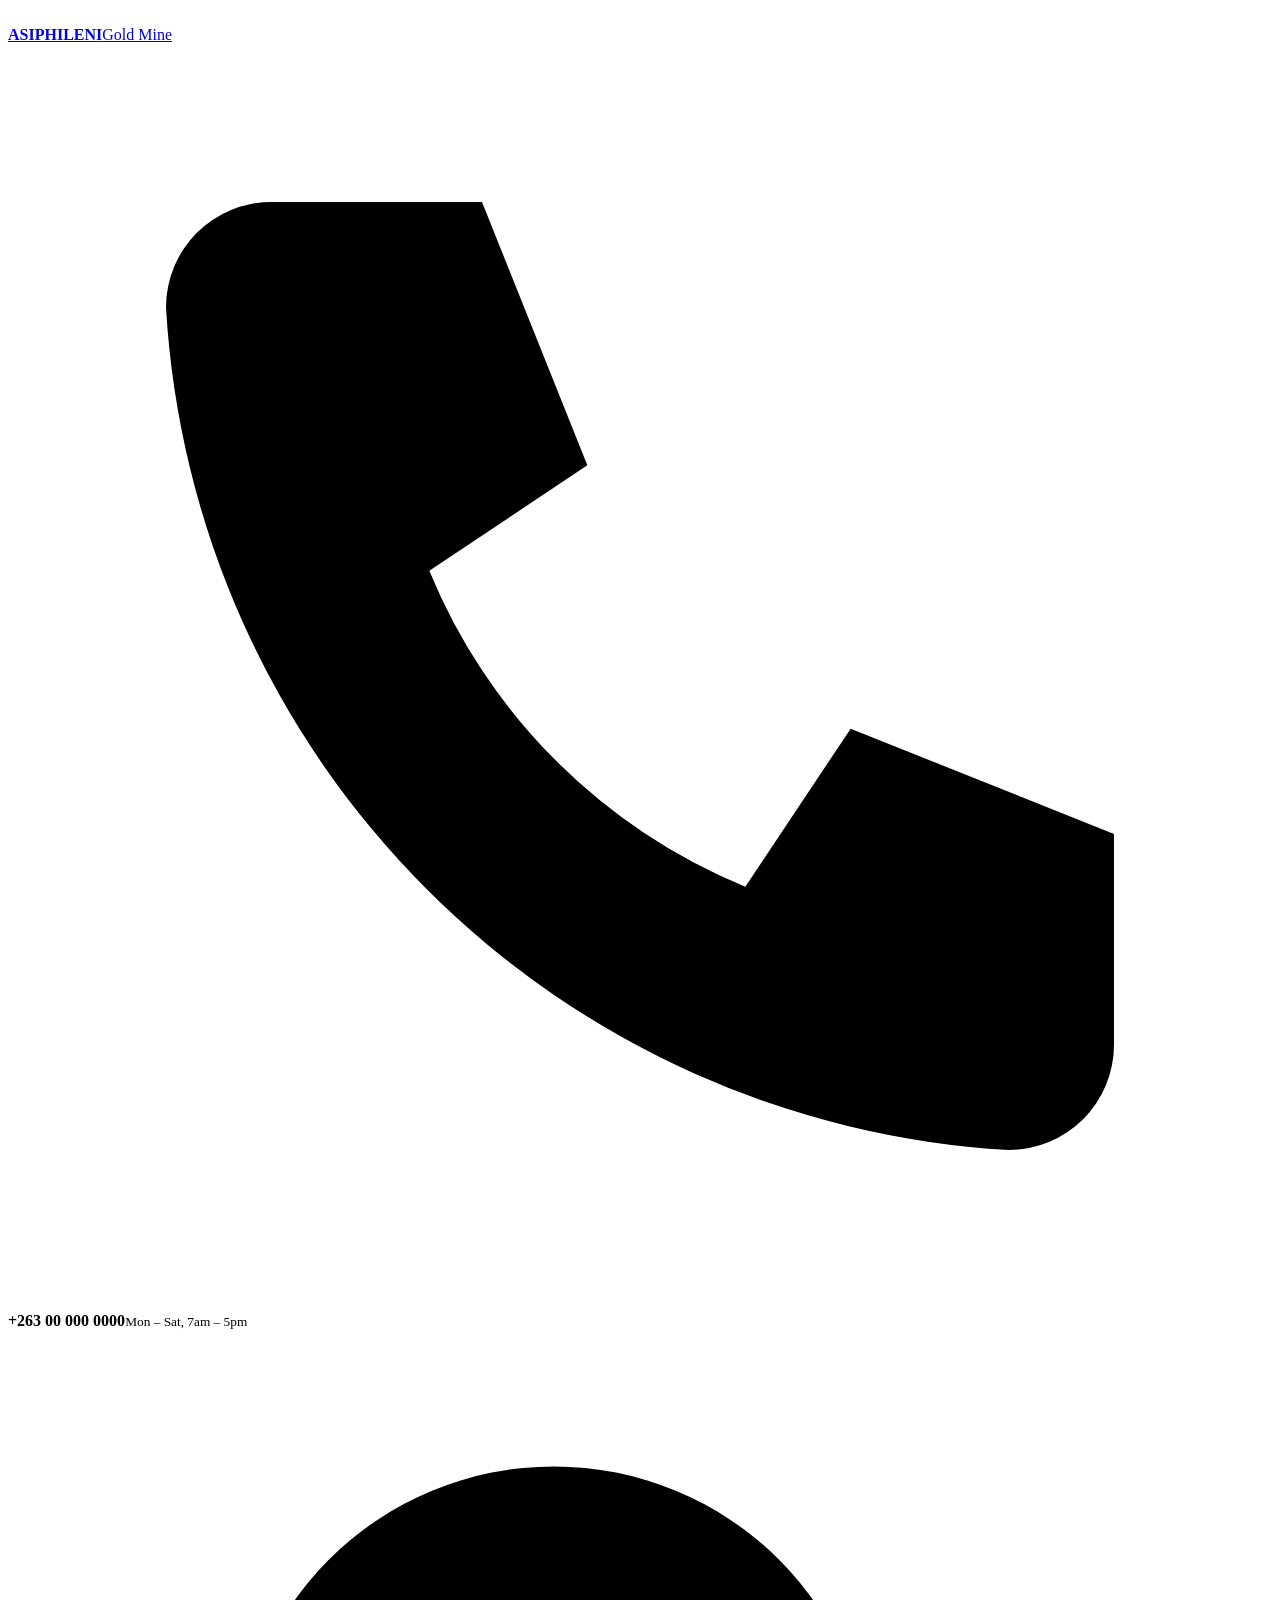
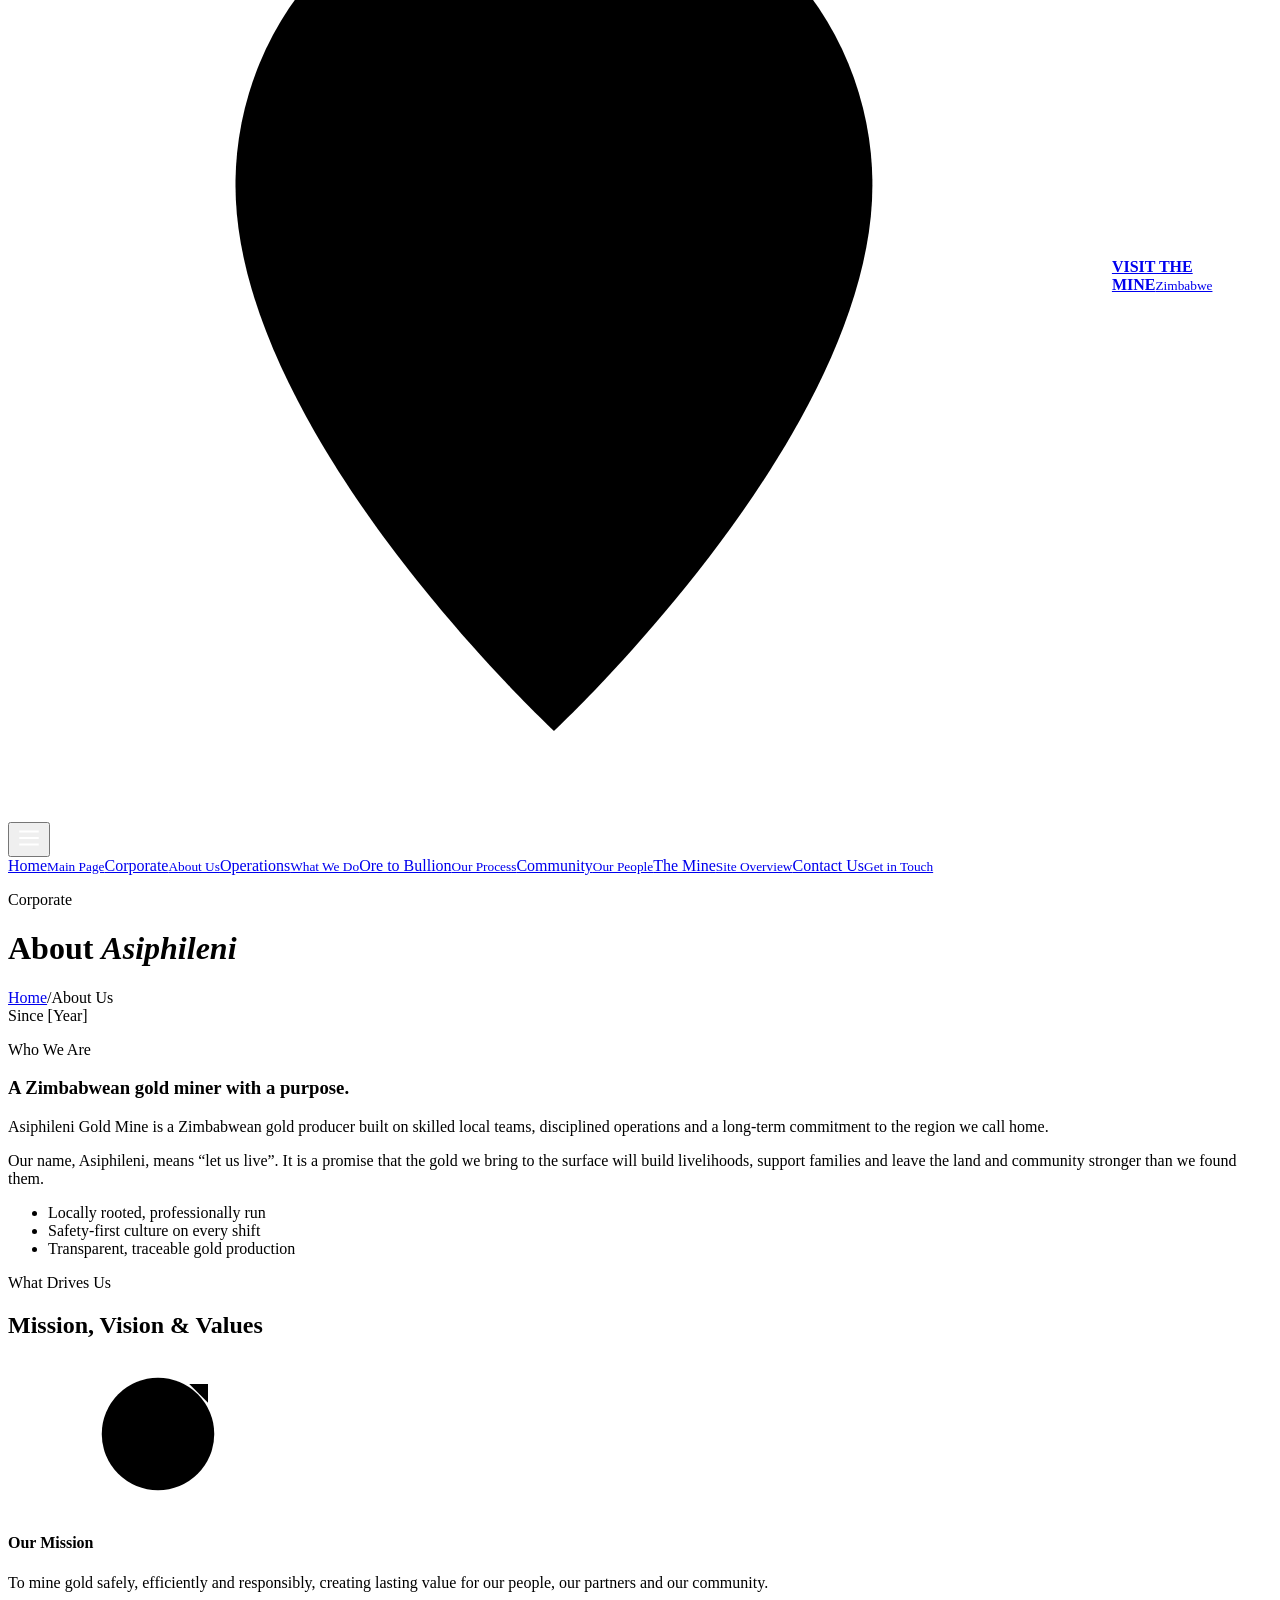
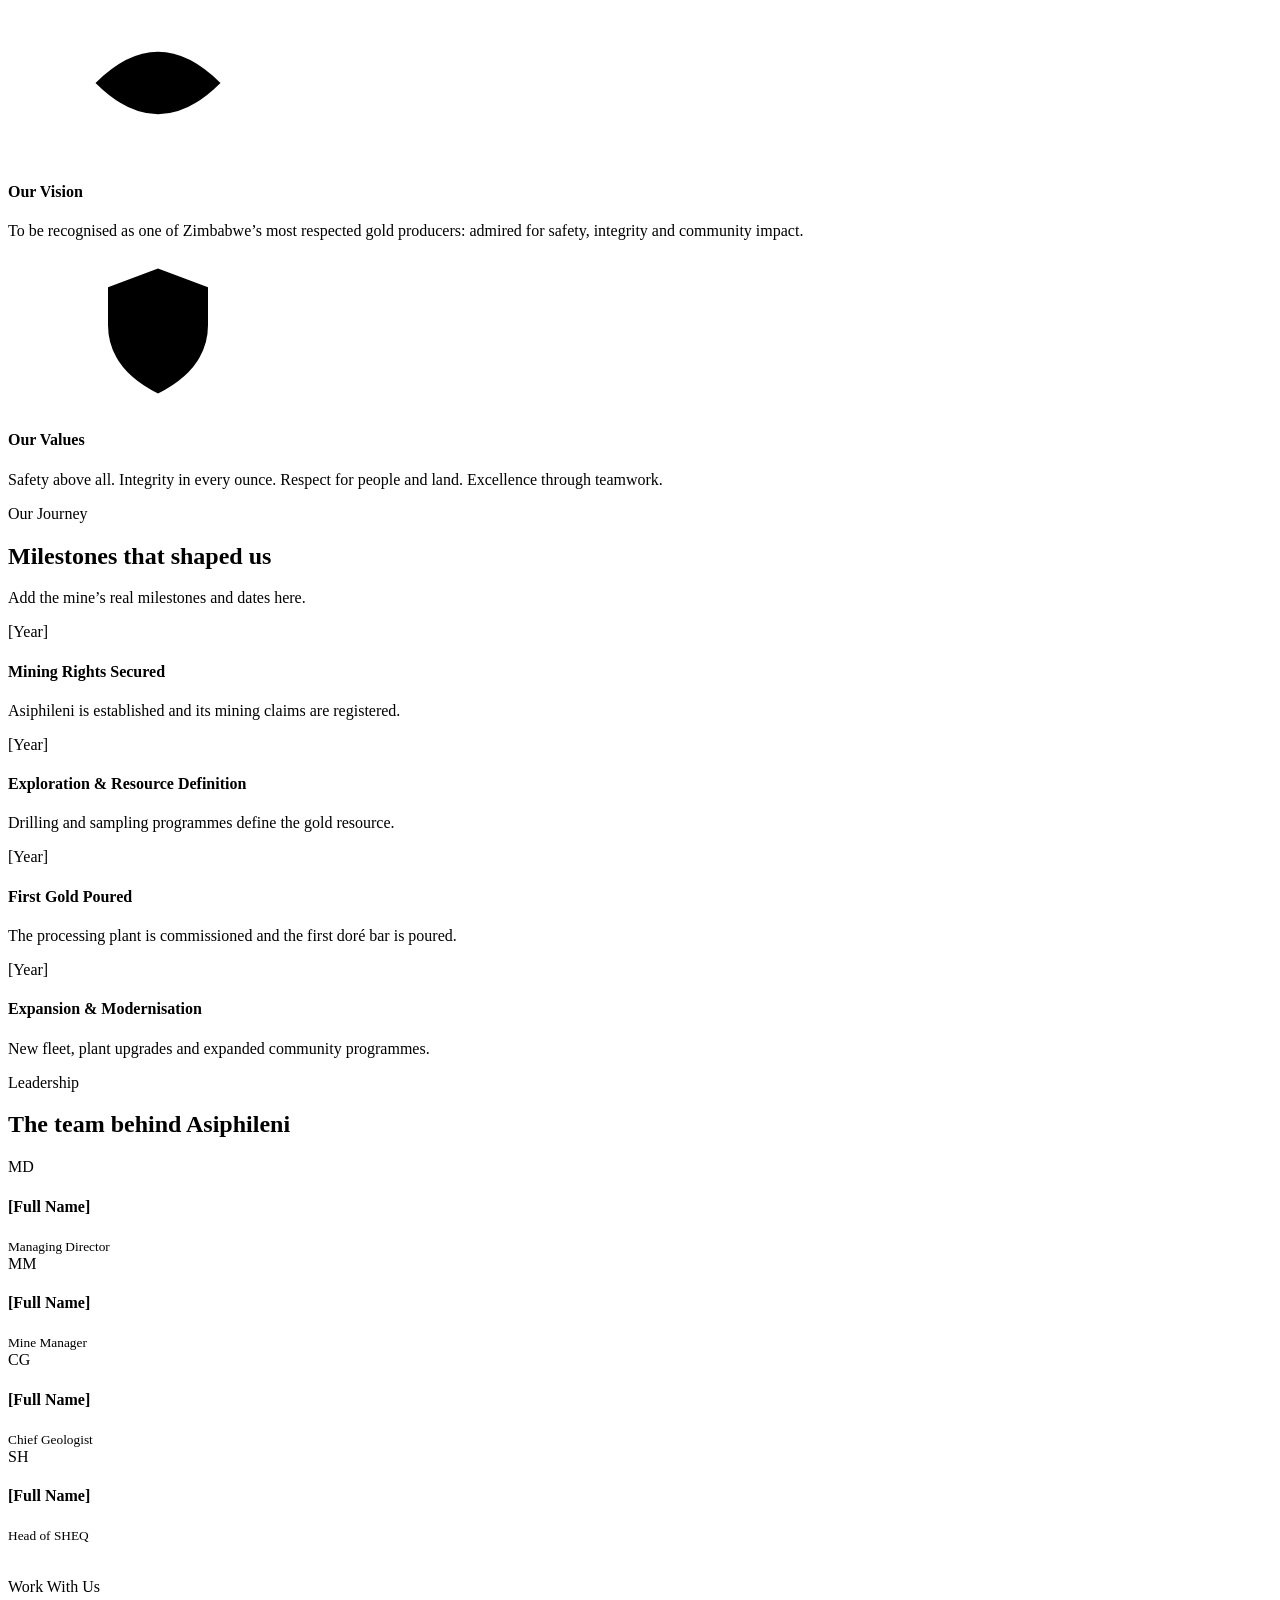
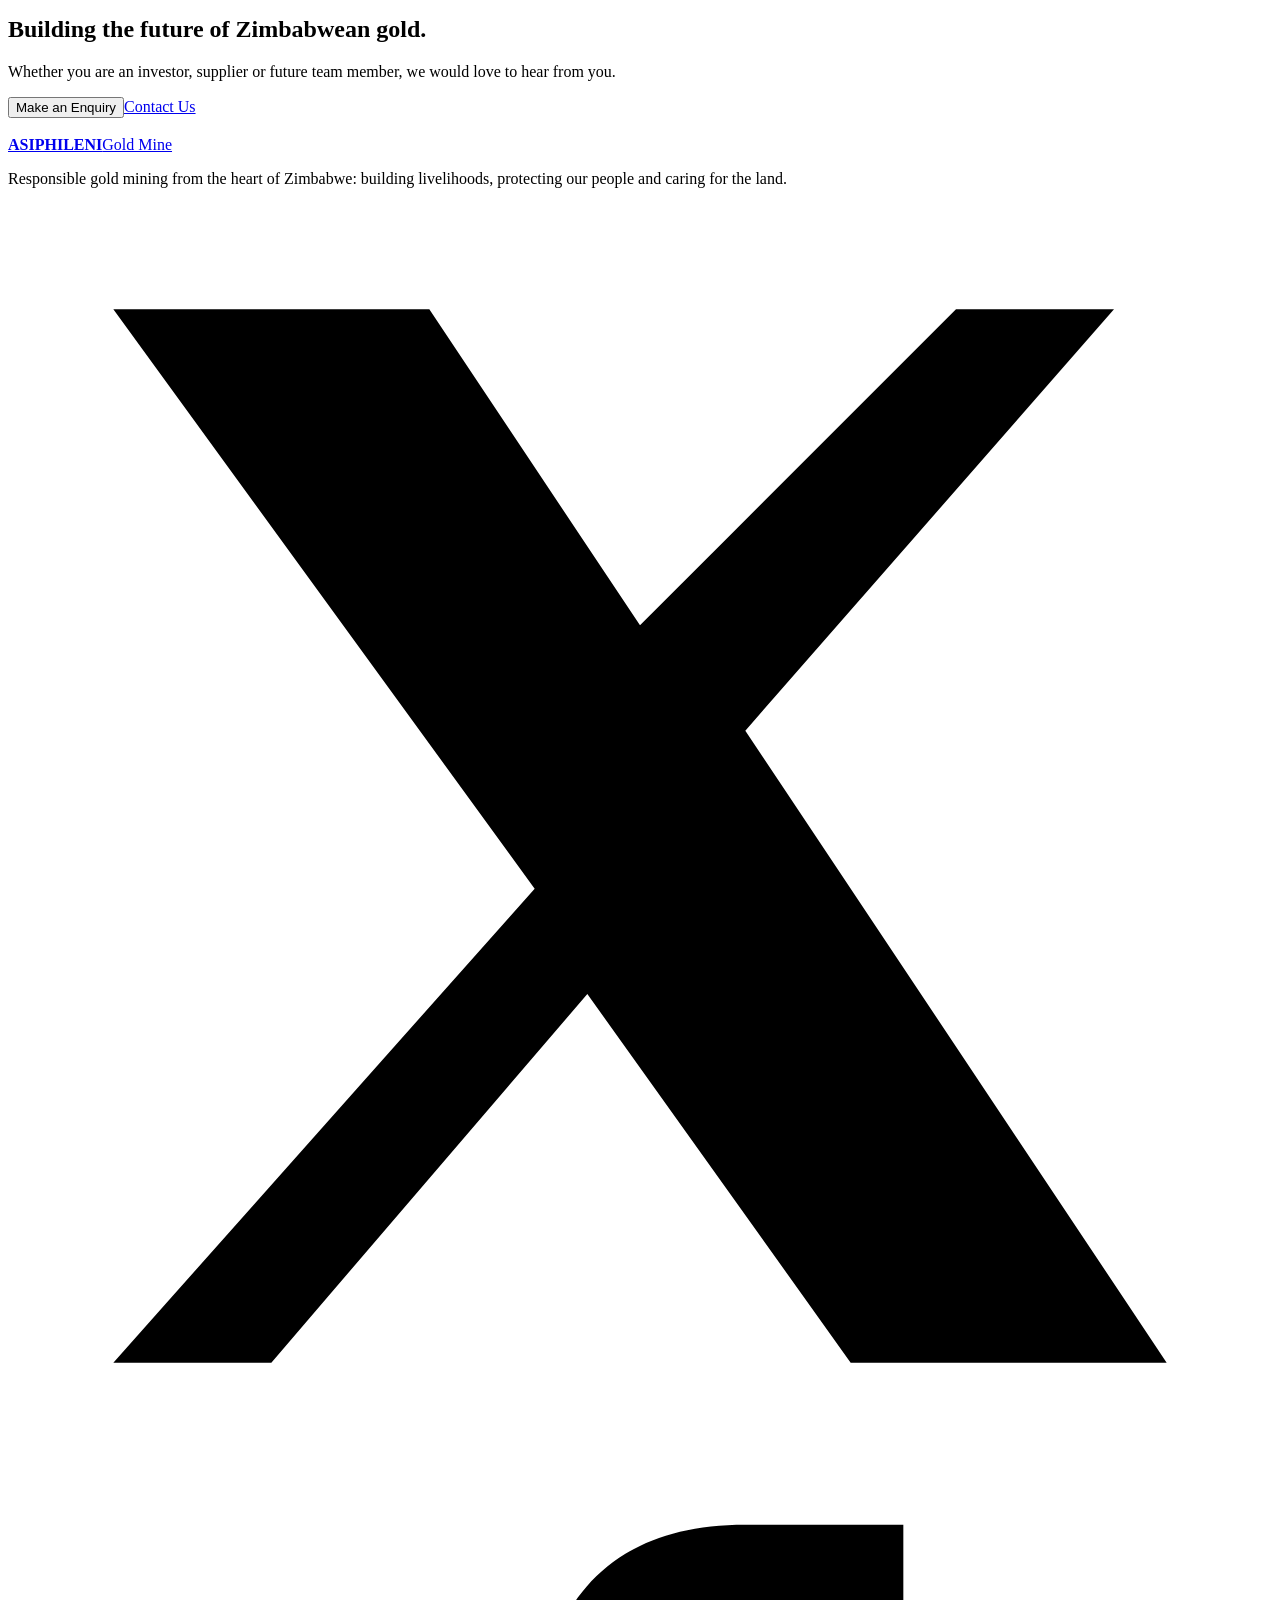
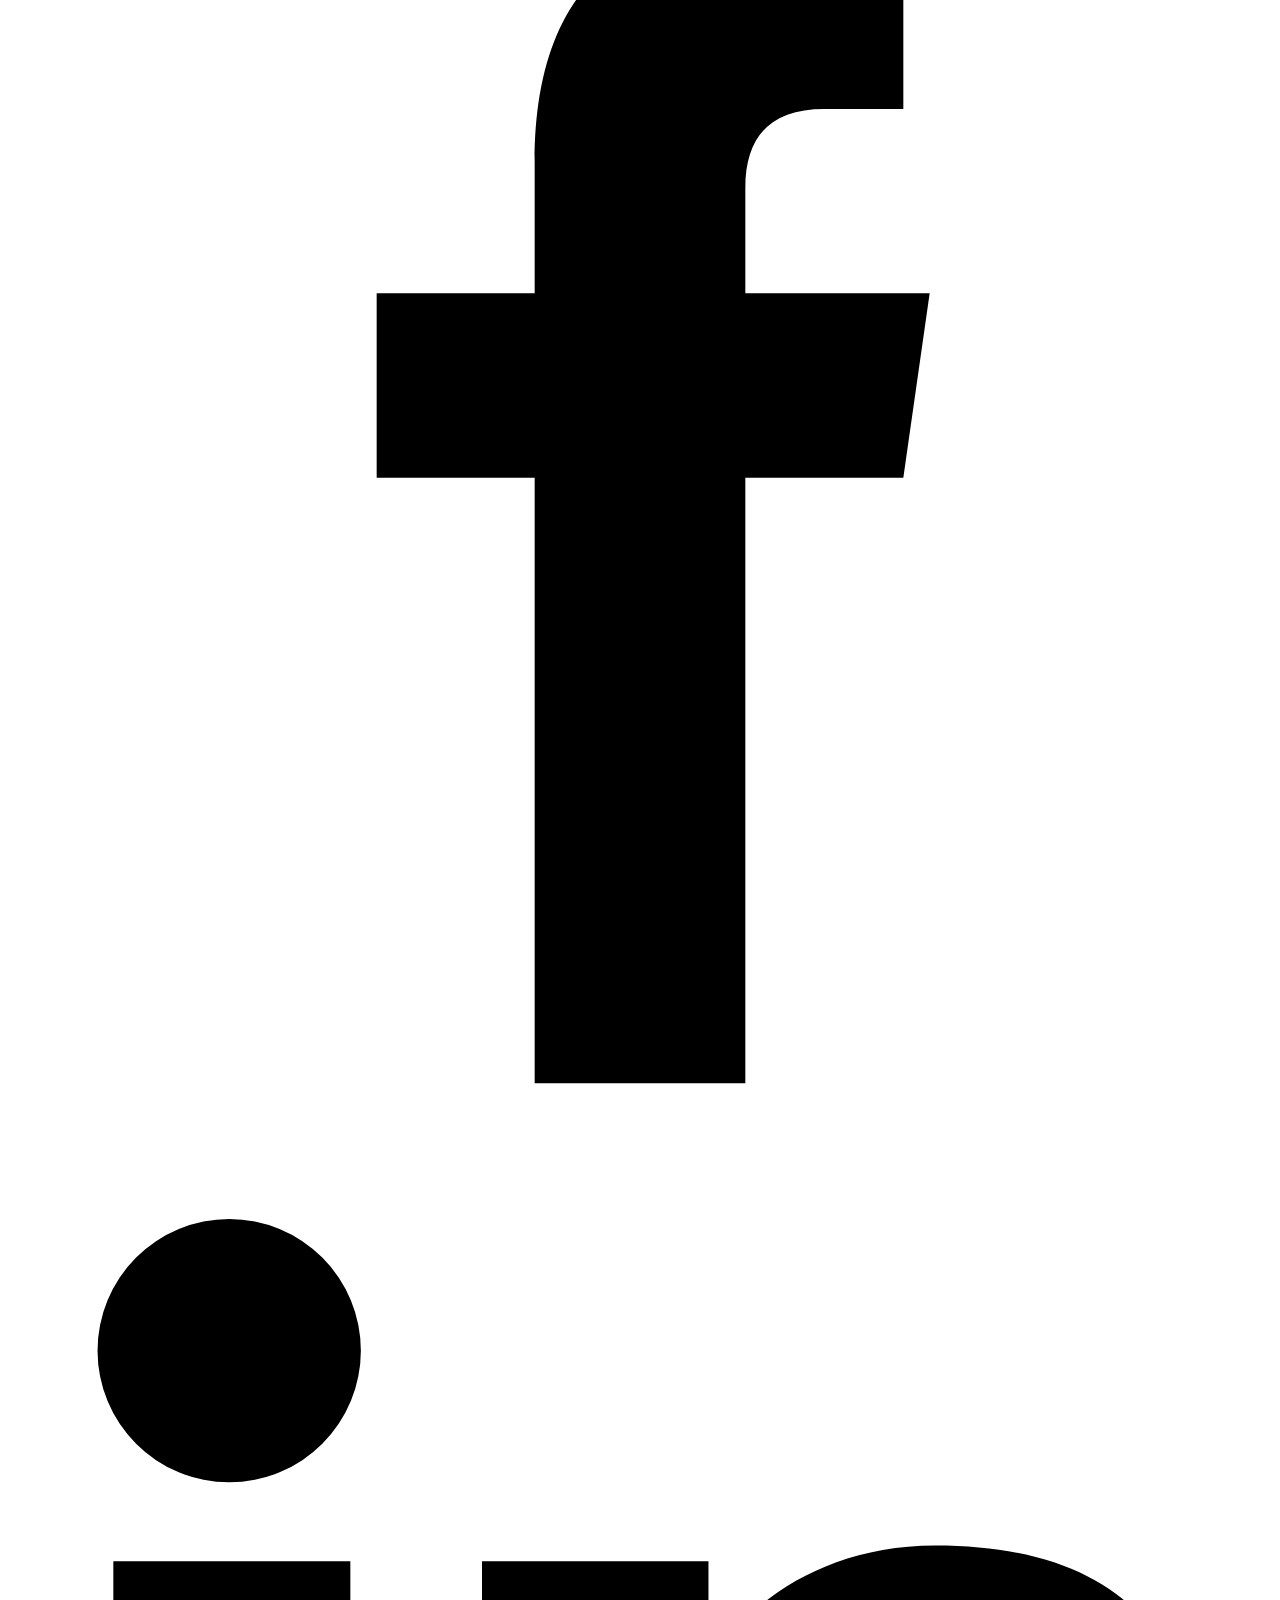
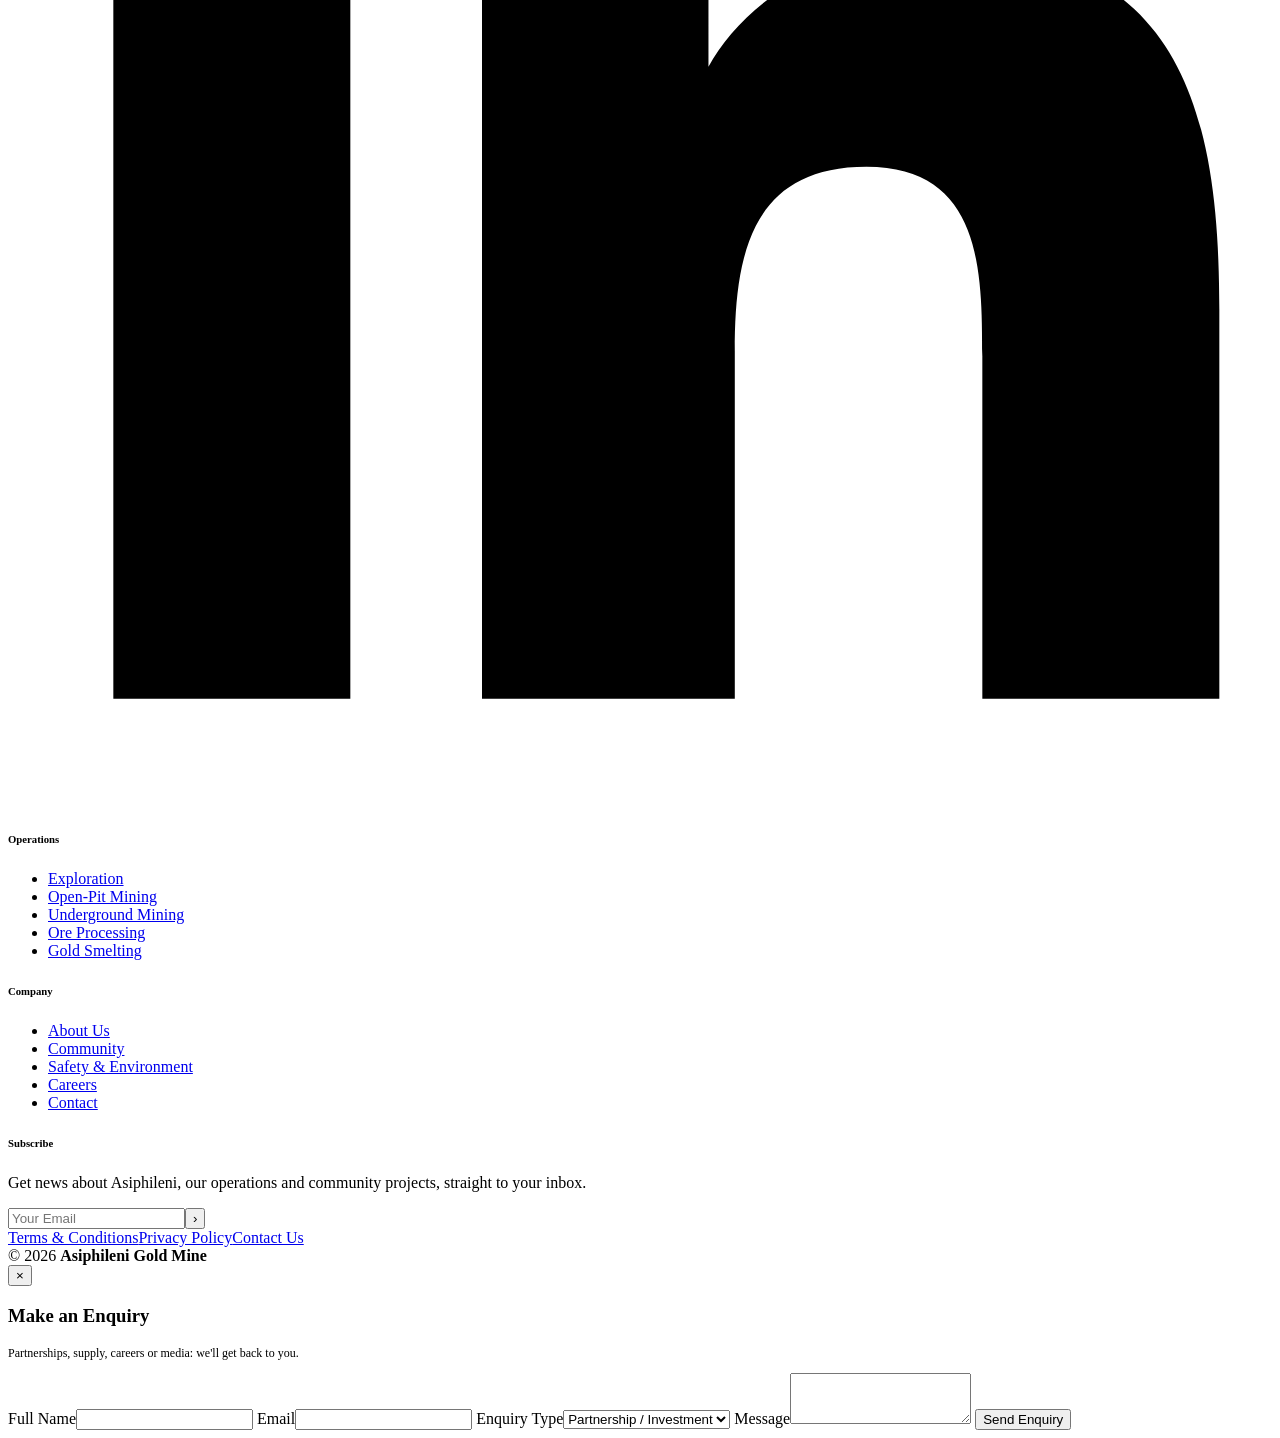
==== about.html @ 7f8a100c "Add files via upload" ====
<!DOCTYPE html>
<html lang="en">
<head>
<meta charset="UTF-8">
<meta name="viewport" content="width=device-width, initial-scale=1">
<title>About Us | Asiphileni Gold Mine</title>
<meta name="description" content="Asiphileni Gold Mine: responsible gold mining from the heart of Zimbabwe.">
<link rel="preconnect" href="https://fonts.googleapis.com">
<link href="https://fonts.googleapis.com/css2?family=Poppins:wght@300;400;500;600;700;800&display=swap" rel="stylesheet">
<link rel="stylesheet" href="css/style.css">
</head>
<body>
<!-- Icon symbols -->
<svg width="0" height="0" style="position:absolute">
  <defs>
    <symbol id="i-explore" viewBox="0 0 48 48"><path d="M8 40 L22 26"/><path d="M14 14 Q26 4 40 12 Q30 14 22 26 Q20 18 14 14Z"/><circle cx="35" cy="34" r="6"/><path d="M39.5 38.5 L44 43"/></symbol>
    <symbol id="i-drill" viewBox="0 0 48 48"><rect x="18" y="4" width="12" height="16" rx="2"/><path d="M14 20 H34 V26 H14Z"/><path d="M22 26 V34 L24 44 L26 34 V26"/><path d="M8 44 H40"/><path d="M30 10 H38 V16"/></symbol>
    <symbol id="i-shaft" viewBox="0 0 48 48"><path d="M14 44 L20 10 M34 44 L28 10 M20 10 H28"/><circle cx="21" cy="8" r="4"/><circle cx="27" cy="8" r="4"/><path d="M16 34 H32 M18 24 H30 M17 34 L30 24 M31 34 L18 24"/><path d="M6 44 H42"/><path d="M28 10 L40 44"/></symbol>
    <symbol id="i-plant" viewBox="0 0 48 48"><path d="M4 42 H44"/><path d="M8 42 V24 L18 30 V24 L28 30 V18 H36 V42"/><path d="M30 18 V8 H34 V18"/><path d="M12 34 H16 M20 34 H24"/><path d="M31 6 Q33 3 36 4"/></symbol>
    <symbol id="i-bar" viewBox="0 0 48 48"><path d="M6 38 L10 28 H24 L28 38Z"/><path d="M20 38 L24 28 H38 L42 38Z"/><path d="M13 28 L17 18 H31 L35 28"/><path d="M20 10 V6 M28 12 L31 9 M12 12 L9 9"/></symbol>
    <symbol id="i-truck" viewBox="0 0 48 48"><path d="M4 32 V18 H26 L34 10 H44 V32 Z"/><path d="M26 18 V32"/><circle cx="12" cy="36" r="5"/><circle cx="36" cy="36" r="5"/><path d="M34 16 H40 V22 H32"/></symbol>
    <symbol id="i-excavator" viewBox="0 0 48 48"><rect x="4" y="34" width="24" height="8" rx="4"/><path d="M8 34 V24 H22 V34"/><path d="M22 26 L32 10 L42 18"/><path d="M42 18 L44 26 L36 26 Z"/><rect x="11" y="27" width="6" height="5"/></symbol>
    <symbol id="i-gear" viewBox="0 0 48 48"><circle cx="24" cy="24" r="7"/><path d="M24 4 V10 M24 38 V44 M4 24 H10 M38 24 H44 M10 10 L14 14 M34 34 L38 38 M38 10 L34 14 M14 34 L10 38"/><circle cx="24" cy="24" r="14"/></symbol>
  
    <symbol id="i-target" viewBox="0 0 48 48"><circle cx="24" cy="24" r="18"/><circle cx="24" cy="24" r="11"/><circle cx="24" cy="24" r="4"/><path d="M24 24 L40 8 M34 8 H40 V14"/></symbol>
    <symbol id="i-eye" viewBox="0 0 48 48"><path d="M4 24 Q24 4 44 24 Q24 44 4 24Z"/><circle cx="24" cy="24" r="7"/></symbol>
    <symbol id="i-shield" viewBox="0 0 48 48"><path d="M24 4 L40 10 V22 Q40 36 24 44 Q8 36 8 22 V10Z"/><path d="M17 24 L22 29 L32 18"/></symbol>
    <symbol id="i-users" viewBox="0 0 48 48"><circle cx="18" cy="16" r="7"/><path d="M4 40 Q4 26 18 26 Q32 26 32 40"/><circle cx="34" cy="14" r="5"/><path d="M34 22 Q44 22 44 34"/></symbol>
    <symbol id="i-book" viewBox="0 0 48 48"><path d="M24 12 Q14 6 4 8 V38 Q14 36 24 42 Q34 36 44 38 V8 Q34 6 24 12Z"/><path d="M24 12 V42"/></symbol>
    <symbol id="i-heart" viewBox="0 0 48 48"><path d="M24 42 Q4 28 6 16 Q9 6 18 8 Q22 9 24 14 Q26 9 30 8 Q39 6 42 16 Q44 28 24 42Z"/><path d="M12 24 H19 L22 18 L26 30 L29 24 H36"/></symbol>
    <symbol id="i-water" viewBox="0 0 48 48"><path d="M24 4 Q38 22 38 30 A14 14 0 0 1 10 30 Q10 22 24 4Z"/><path d="M17 31 A7 7 0 0 0 24 38"/></symbol>
    <symbol id="i-handshake" viewBox="0 0 48 48"><path d="M4 18 L12 14 L22 20 L30 14 L44 18"/><path d="M4 18 V30 L10 30 L22 40 Q25 42 27 39 L36 30 H44 V18"/><path d="M22 20 L18 26 Q20 29 24 26 L28 22"/></symbol>
    <symbol id="i-leaf" viewBox="0 0 48 48"><path d="M10 38 Q8 12 40 8 Q42 36 14 38Z"/><path d="M10 40 Q22 24 32 16"/></symbol>
    <symbol id="i-phone" viewBox="0 0 24 24"><path d="M5 3h4l2 5-3 2a11 11 0 0 0 6 6l2-3 5 2v4a2 2 0 0 1-2 2A17 17 0 0 1 3 5a2 2 0 0 1 2-2"/></symbol>
    <symbol id="i-mail" viewBox="0 0 24 24"><rect x="3" y="5" width="18" height="14" rx="2"/><path d="M3 7l9 6 9-6"/></symbol>
    <symbol id="i-pin" viewBox="0 0 24 24"><path d="M12 22s7-6.5 7-12a7 7 0 0 0-14 0c0 5.5 7 12 7 12z"/><circle cx="12" cy="10" r="2.5"/></symbol>
  </defs>
</svg>

<header class="hero page-hero">
  <div class="slide on"><img src="img/team.jpg" alt="" style="object-position:center"></div>
  <div class="wrap">
    <div class="topbar">
      <a href="index.html" class="wordmark"><b>ASIPHILENI</b><span>Gold Mine</span></a>
      <div class="top-info">
        <div><svg viewBox="0 0 24 24"><use href="#i-phone"/></svg><div><b>+263 00 000 0000</b><small>Mon – Sat, 7am – 5pm</small></div></div>
        <a href="contact.html"><div style="display:flex;gap:12px;align-items:center"><svg viewBox="0 0 24 24"><use href="#i-pin"/></svg><div><b>VISIT THE MINE</b><small>Zimbabwe</small></div></div></a>
      </div>
      <button class="burger" aria-label="Menu"><svg width="26" height="26" viewBox="0 0 24 24" stroke="#fff" stroke-width="2"><path d="M3 6h18M3 12h18M3 18h18"/></svg></button>
    </div>
    <nav class="main"><a href="index.html">Home<small>Main Page</small></a><a href="about.html" class="active">Corporate<small>About Us</small></a><a href="operations.html">Operations<small>What We Do</small></a><a href="process.html">Ore to Bullion<small>Our Process</small></a><a href="community.html">Community<small>Our People</small></a><a href="the-mine.html">The Mine<small>Site Overview</small></a><a href="contact.html">Contact Us<small>Get in Touch</small></a></nav>
    <div class="hero-copy">
      <p class="eyebrow">Corporate</p>
      <h1>About <em>Asiphileni</em></h1>
      <div class="crumbs"><a href="index.html">Home</a><span>/</span>About Us</div>
    </div>
  </div>
</header>
<section>
  <div class="wrap">
    <div class="split" style="scroll-margin-top:40px">
  <div class="media reveal"><img src="img/engineer.jpg" alt="" loading="lazy" style="object-position:center 20%"><span class="tag">Since [Year]</span></div>
  <div class="reveal"><p class="eyebrow">Who We Are</p><h3>A Zimbabwean gold miner with a <span>purpose.</span></h3><p>Asiphileni Gold Mine is a Zimbabwean gold producer built on skilled local teams, disciplined operations and a long-term commitment to the region we call home.</p><p>Our name, Asiphileni, means “let us live”. It is a promise that the gold we bring to the surface will build livelihoods, support families and leave the land and community stronger than we found them.</p><ul class="ticks"><li>Locally rooted, professionally run</li><li>Safety-first culture on every shift</li><li>Transparent, traceable gold production</li></ul></div>
</div>
  </div>
</section>

<section class="alt">
  <div class="wrap">
    <div class="section-head reveal"><p class="eyebrow">What Drives Us</p><h2 class="title">Mission, Vision &amp; <span>Values</span></h2></div>
    <div class="cards3">
      <div class="vcard reveal"><svg><use href="#i-target"/></svg><h4>Our Mission</h4><p>To mine gold safely, efficiently and responsibly, creating lasting value for our people, our partners and our community.</p></div>
      <div class="vcard reveal"><svg><use href="#i-eye"/></svg><h4>Our Vision</h4><p>To be recognised as one of Zimbabwe’s most respected gold producers: admired for safety, integrity and community impact.</p></div>
      <div class="vcard reveal"><svg><use href="#i-shield"/></svg><h4>Our Values</h4><p>Safety above all. Integrity in every ounce. Respect for people and land. Excellence through teamwork.</p></div>
    </div>
  </div>
</section>

<section>
  <div class="wrap">
    <div class="section-head reveal"><p class="eyebrow">Our Journey</p><h2 class="title">Milestones that <span>shaped us</span></h2><p>Add the mine’s real milestones and dates here.</p></div>
    <div class="timeline">
      <div class="tl reveal"><div class="yr">[Year]</div><div class="box"><h4>Mining Rights Secured</h4><p>Asiphileni is established and its mining claims are registered.</p></div></div>
      <div class="tl reveal"><div class="yr">[Year]</div><div class="box"><h4>Exploration &amp; Resource Definition</h4><p>Drilling and sampling programmes define the gold resource.</p></div></div>
      <div class="tl reveal"><div class="yr">[Year]</div><div class="box"><h4>First Gold Poured</h4><p>The processing plant is commissioned and the first doré bar is poured.</p></div></div>
      <div class="tl reveal"><div class="yr">[Year]</div><div class="box"><h4>Expansion &amp; Modernisation</h4><p>New fleet, plant upgrades and expanded community programmes.</p></div></div>
    </div>
  </div>
</section>

<section class="alt">
  <div class="wrap">
    <div class="section-head reveal"><p class="eyebrow">Leadership</p><h2 class="title">The team behind <span>Asiphileni</span></h2></div>
    <div class="cards4">
      <div class="person reveal"><div class="av">MD</div><h4>[Full Name]</h4><small>Managing Director</small></div>
      <div class="person reveal"><div class="av">MM</div><h4>[Full Name]</h4><small>Mine Manager</small></div>
      <div class="person reveal"><div class="av">CG</div><h4>[Full Name]</h4><small>Chief Geologist</small></div>
      <div class="person reveal"><div class="av">SH</div><h4>[Full Name]</h4><small>Head of SHEQ</small></div>
    </div>
  </div>
</section>

<section class="cta">
  <div class="bgi"><img src="img/team.jpg" alt="" loading="lazy" style="object-position:center"></div>
  <div class="wrap reveal">
    <p class="eyebrow" style="color:var(--gold-2)">Work With Us</p>
    <h2>Building the future of <span>Zimbabwean gold.</span></h2>
    <p>Whether you are an investor, supplier or future team member, we would love to hear from you.</p>
    <button class="btn btn-gold" data-open-modal>Make an Enquiry</button><a href="contact.html" class="btn btn-ghost">Contact Us</a>
  </div>
</section>
<footer id="contact">
  <div class="fbg"><img src="img/rig.jpg" alt="" loading="lazy"></div>
  <div class="wrap f-grid">
    <div>
      <a href="index.html" class="wordmark"><b>ASIPHILENI</b><span>Gold Mine</span></a>
      <p>Responsible gold mining from the heart of Zimbabwe: building livelihoods, protecting our people and caring for the land.</p>
      <div class="social">
        <a href="#" aria-label="X"><svg viewBox="0 0 24 24"><path d="M18 2h3l-7 8 8 12h-6l-5-7-6 7H2l8-9L2 2h6l4 6z"/></svg></a>
        <a href="#" aria-label="Facebook"><svg viewBox="0 0 24 24"><path d="M14 8V6c0-1 .5-1.5 1.5-1.5H17V1h-3c-3 0-4 2-4 4.5V8H7v3.5h3V23h4V11.5h3l.5-3.5z"/></svg></a>
        <a href="#" aria-label="LinkedIn"><svg viewBox="0 0 24 24"><path d="M2 8h4.5v14H2zM4.2 1.5a2.5 2.5 0 1 1 0 5 2.5 2.5 0 0 1 0-5M9 8h4.3v2c.6-1.1 2.1-2.3 4.3-2.3 4.6 0 5.4 3 5.4 6.9V22h-4.5v-6.5c0-1.6 0-3.6-2.2-3.6s-2.5 1.7-2.5 3.5V22H9z"/></svg></a>
      </div>
    </div>
    <div>
      <h6>Operations</h6>
      <ul><li><a href="operations.html#exploration">Exploration</a></li><li><a href="operations.html#open-pit">Open-Pit Mining</a></li><li><a href="operations.html#underground">Underground Mining</a></li><li><a href="operations.html#processing">Ore Processing</a></li><li><a href="process.html">Gold Smelting</a></li></ul>
    </div>
    <div>
      <h6>Company</h6>
      <ul><li><a href="about.html">About Us</a></li><li><a href="community.html">Community</a></li><li><a href="the-mine.html">Safety &amp; Environment</a></li><li><a href="community.html#careers">Careers</a></li><li><a href="contact.html">Contact</a></li></ul>
    </div>
    <div>
      <h6>Subscribe</h6>
      <p style="margin-top:0">Get news about Asiphileni, our operations and community projects, straight to your inbox.</p>
      <form class="sub" id="subForm"><input type="email" placeholder="Your Email" required><button aria-label="Subscribe">›</button></form>
      <div class="sub-msg" id="subMsg"></div>
    </div>
  </div>
</footer>
<div class="wrap legal">
  <div><a href="#">Terms &amp; Conditions</a><a href="#">Privacy Policy</a><a href="contact.html">Contact Us</a></div>
  <span>© 2026 <b>Asiphileni Gold Mine</b></span>
</div>

<div class="modal" id="modal">
  <div class="modal-box">
    <button class="x" data-close aria-label="Close">×</button>
    <div id="formView">
      <h3>Make an Enquiry</h3>
      <p style="font-size:12px">Partnerships, supply, careers or media: we'll get back to you.</p>
      <form id="enqForm">
        <label>Full Name<input required></label>
        <label>Email<input type="email" required></label>
        <label>Enquiry Type<select><option>Partnership / Investment</option><option>Supplier</option><option>Careers</option><option>Media</option><option>Other</option></select></label>
        <label>Message<textarea rows="3"></textarea></label>
        <button class="btn btn-gold">Send Enquiry</button>
      </form>
    </div>
    <div id="okView" class="ok" style="display:none"><div>✓</div><h3>Thank you!</h3><p style="font-size:12px">This is a demo form. Connect it to your email or CRM to receive enquiries.</p></div>
  </div>
</div>
<script src="js/main.js"></script>
</body>
</html>
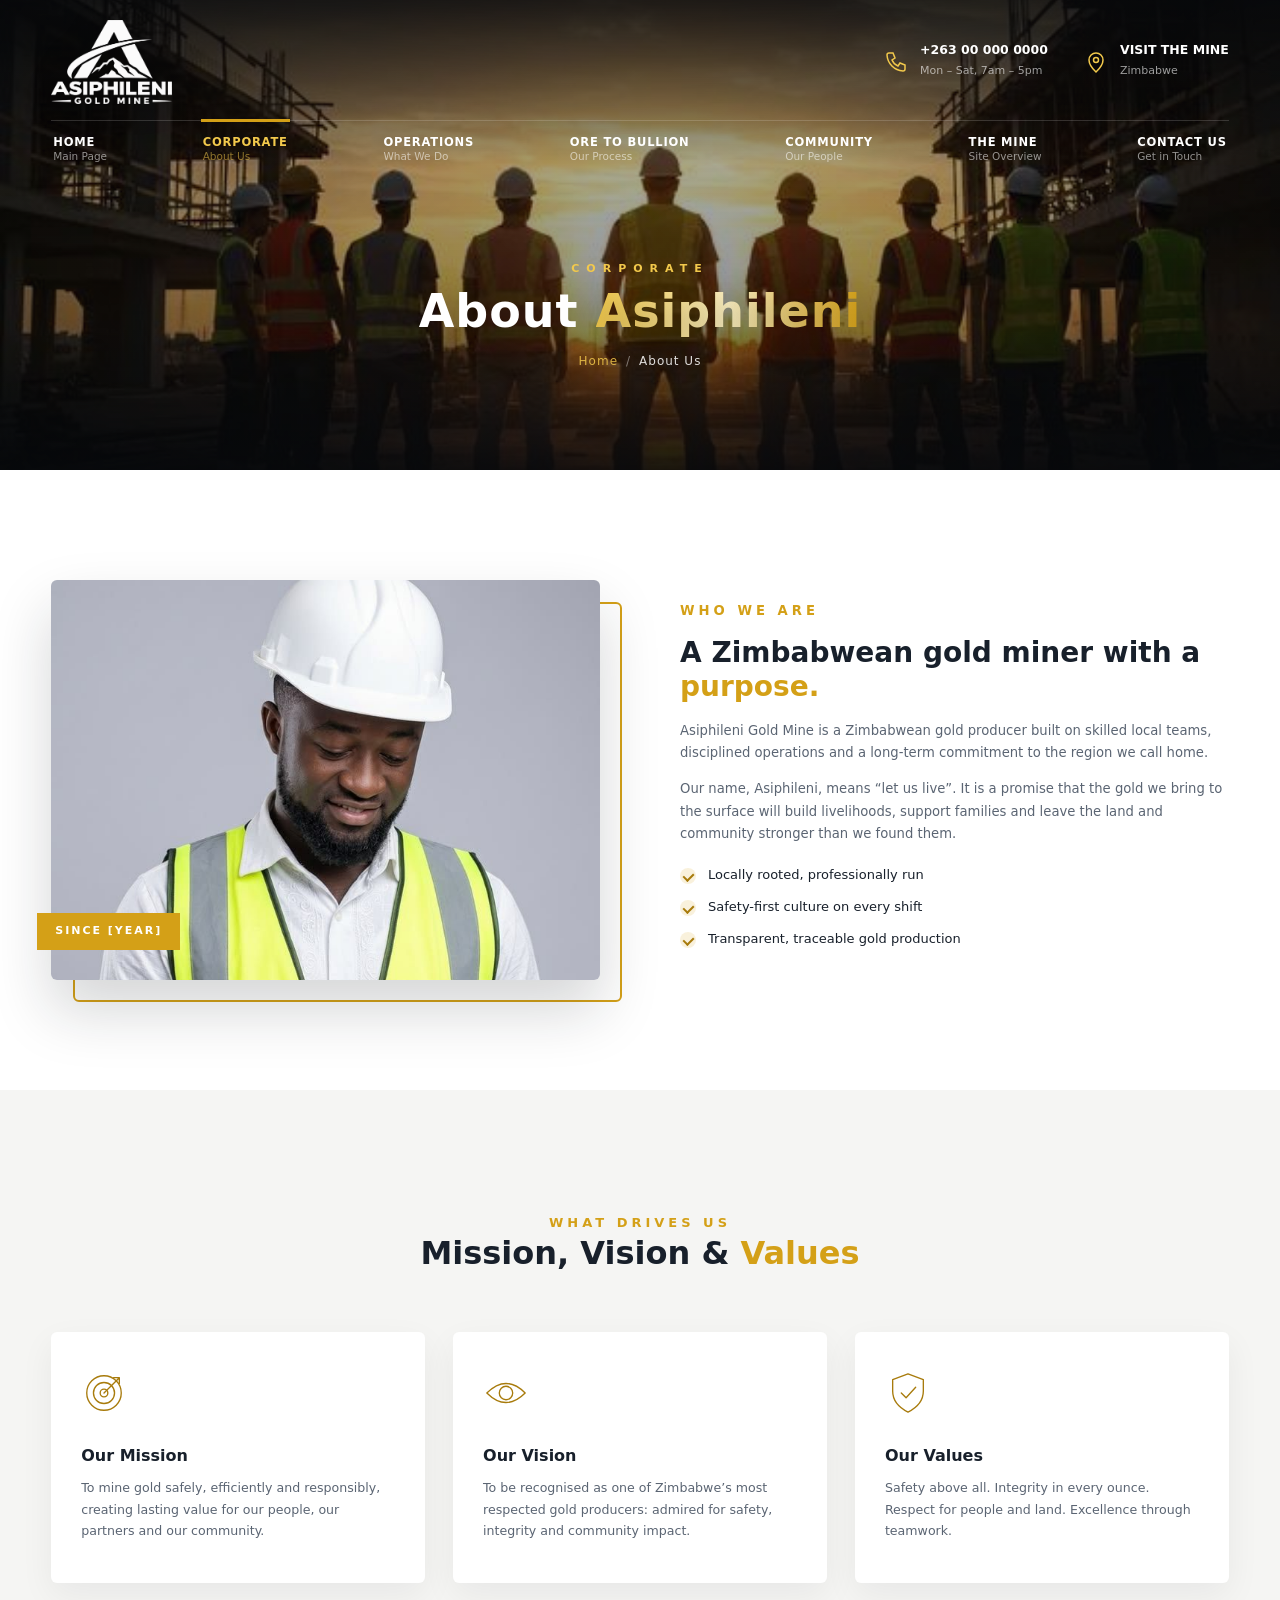
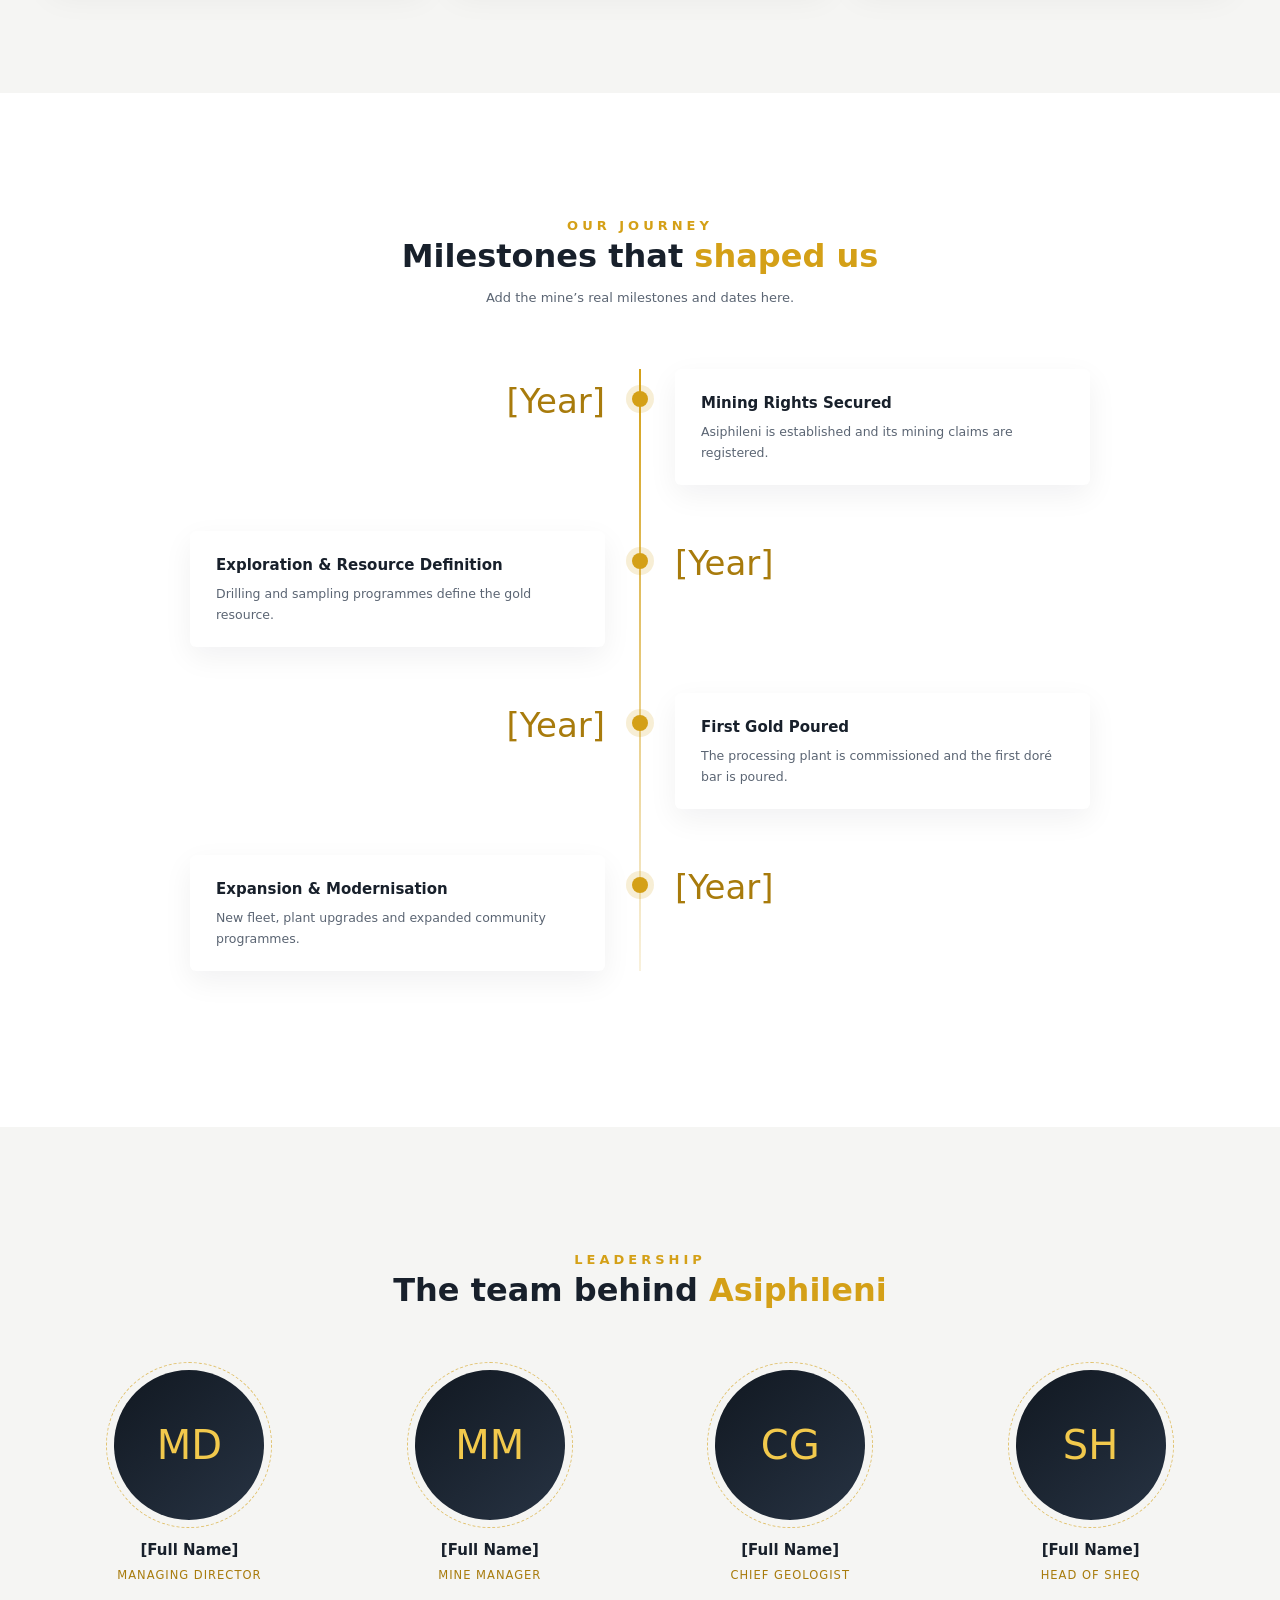
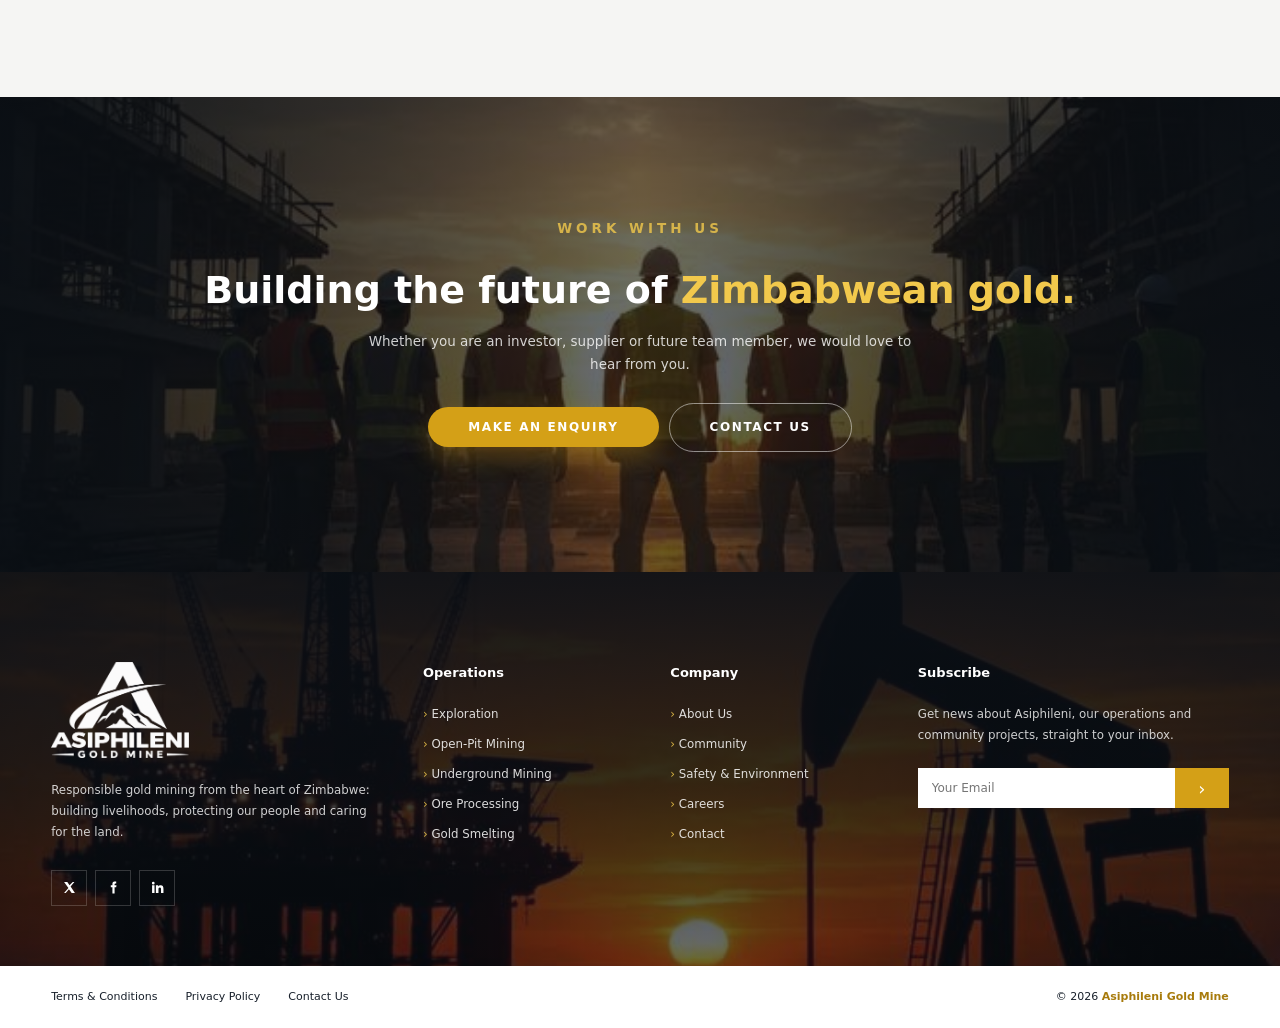
==== commit 5b79a77d: "Add files via upload" ====
--- a/about.html
+++ b/about.html
@@ -8,6 +8,8 @@
 <link rel="preconnect" href="https://fonts.googleapis.com">
 <link href="https://fonts.googleapis.com/css2?family=Poppins:wght@300;400;500;600;700;800&display=swap" rel="stylesheet">
 <link rel="stylesheet" href="css/style.css">
+<link rel="icon" type="image/png" href="img/favicon.png">
+<link rel="apple-touch-icon" href="img/favicon.png">
 </head>
 <body>
 <!-- Icon symbols -->
@@ -41,7 +43,7 @@
   <div class="slide on"><img src="img/team.jpg" alt="" style="object-position:center"></div>
   <div class="wrap">
     <div class="topbar">
-      <a href="index.html" class="wordmark"><b>ASIPHILENI</b><span>Gold Mine</span></a>
+      <a href="index.html" class="brand" aria-label="Asiphileni Gold Mine home"><img src="img/logo.png" alt="Asiphileni Gold Mine"></a>
       <div class="top-info">
         <div><svg viewBox="0 0 24 24"><use href="#i-phone"/></svg><div><b>+263 00 000 0000</b><small>Mon – Sat, 7am – 5pm</small></div></div>
         <a href="contact.html"><div style="display:flex;gap:12px;align-items:center"><svg viewBox="0 0 24 24"><use href="#i-pin"/></svg><div><b>VISIT THE MINE</b><small>Zimbabwe</small></div></div></a>
@@ -113,7 +115,7 @@
   <div class="fbg"><img src="img/rig.jpg" alt="" loading="lazy"></div>
   <div class="wrap f-grid">
     <div>
-      <a href="index.html" class="wordmark"><b>ASIPHILENI</b><span>Gold Mine</span></a>
+      <a href="index.html" class="brand brand-foot"><img src="img/logo.png" alt="Asiphileni Gold Mine" loading="lazy"></a>
       <p>Responsible gold mining from the heart of Zimbabwe: building livelihoods, protecting our people and caring for the land.</p>
       <div class="social">
         <a href="#" aria-label="X"><svg viewBox="0 0 24 24"><path d="M18 2h3l-7 8 8 12h-6l-5-7-6 7H2l8-9L2 2h6l4 6z"/></svg></a>
--- a/css/style.css
+++ b/css/style.css
@@ -0,0 +1,456 @@
+
+:root{
+  --gold:#d4a017; --gold-2:#f2c94c; --gold-d:#a87b0c;
+  --navy:#111821; --navy-2:#0a0f15;
+  --text:#5b6573; --head:#18202b; --line:#e6e9ee; --soft:#f5f5f3;
+  --ease:cubic-bezier(.2,.7,.2,1);
+}
+*{box-sizing:border-box;margin:0;padding:0}
+html{scroll-behavior:smooth}
+body{font-family:Poppins,system-ui,sans-serif;color:var(--text);background:#fff;font-size:14px;line-height:1.7;-webkit-font-smoothing:antialiased}
+a{color:inherit;text-decoration:none}
+img{display:block;max-width:100%}
+.wrap{width:min(1180px,92%);margin:0 auto}
+button{font-family:inherit;cursor:pointer}
+.eyebrow{font-size:11px;letter-spacing:4px;text-transform:uppercase;color:var(--gold);font-weight:600}
+
+/* ---------- HEADER / HERO ---------- */
+.hero{position:relative;height:720px;overflow:hidden;color:#fff;background:#07090c}
+.slide{position:absolute;inset:0;opacity:0;transition:opacity 1.4s ease}
+.slide.on{opacity:1}
+.slide img{width:100%;height:100%;object-fit:cover;transform:scale(1.12);filter:saturate(1.05)}
+.slide.on img{animation:kb 9s linear forwards}
+@keyframes kb{from{transform:scale(1.12)}to{transform:scale(1.0)}}
+.hero::after{content:"";position:absolute;inset:0;background:
+  linear-gradient(180deg,rgba(7,9,12,.85) 0%,rgba(7,9,12,.35) 35%,rgba(7,9,12,.45) 70%,rgba(7,9,12,.9) 100%),
+  radial-gradient(ellipse at center,rgba(0,0,0,0) 30%,rgba(0,0,0,.35) 100%)}
+.hero>.wrap{position:relative;z-index:2}
+.topbar{display:flex;justify-content:space-between;align-items:center;padding:28px 0 20px}
+.wordmark b{display:block;font-size:22px;font-weight:800;letter-spacing:5px;line-height:1}
+.wordmark span{display:block;font-size:10px;letter-spacing:6.5px;text-transform:uppercase;color:var(--gold-2);margin-top:5px}
+.top-info{display:flex;gap:36px}
+.top-info>div{display:flex;gap:12px;align-items:center}
+.top-info svg{width:24px;height:24px;stroke:var(--gold-2);fill:none;stroke-width:1.5}
+.top-info b{display:block;font-size:12.5px;font-weight:600;line-height:1.25}
+.top-info small{font-size:11px;opacity:.6}
+nav.main{border-top:1px solid rgba(255,255,255,.16);display:flex;justify-content:space-between}
+nav.main a{padding:14px 2px 0;font-size:11.5px;font-weight:600;letter-spacing:.8px;text-transform:uppercase;position:relative;line-height:1.3;transition:color .25s}
+nav.main a small{display:block;font-size:10.5px;font-weight:400;text-transform:none;letter-spacing:0;opacity:.55}
+nav.main a::before{content:"";position:absolute;top:-2px;left:0;width:0;height:3px;background:var(--gold);transition:width .35s var(--ease)}
+nav.main a:hover,nav.main a.active{color:var(--gold-2)}
+nav.main a:hover::before,nav.main a.active::before{width:100%}
+.burger{display:none;background:none;border:0}
+.hero-copy{text-align:center;margin-top:130px}
+.hero-copy .eyebrow{color:var(--gold-2);letter-spacing:7px}
+.hero-copy h1{font-size:52px;font-weight:700;letter-spacing:1px;line-height:1.1;margin:10px 0 30px;text-shadow:0 10px 40px rgba(0,0,0,.4)}
+.hero-copy h1 em{font-style:normal;background:linear-gradient(90deg,var(--gold-2),#fff3c4,var(--gold));-webkit-background-clip:text;background-clip:text;color:transparent}
+.btn{display:inline-block;border:0;border-radius:40px;padding:13px 40px;font-size:12px;font-weight:600;letter-spacing:1.6px;text-transform:uppercase;transition:all .3s var(--ease)}
+.btn-light{background:#fff;color:var(--head)}
+.btn-light:hover{background:var(--gold);color:#fff;transform:translateY(-2px)}
+.btn-gold{background:var(--gold);color:#fff;box-shadow:0 10px 24px rgba(212,160,23,.3)}
+.btn-gold:hover{background:var(--gold-d);transform:translateY(-2px)}
+.btn-ghost{border:1px solid rgba(255,255,255,.5);color:#fff;background:transparent;margin-left:10px}
+.btn-ghost:hover{border-color:var(--gold-2);color:var(--gold-2)}
+.dots{position:absolute;z-index:3;right:4%;top:50%;transform:translateY(-50%);display:flex;flex-direction:column;gap:12px}
+.dots button{width:10px;height:10px;border-radius:50%;border:1px solid #fff;background:transparent;transition:.3s}
+.dots button.on{background:var(--gold-2);border-color:var(--gold-2);height:26px;border-radius:6px}
+
+/* ---------- SERVICE STRIP ---------- */
+.strip{position:relative;z-index:5;margin-top:-118px}
+.strip-inner{background:#fff;box-shadow:0 30px 60px rgba(15,20,30,.14);display:grid;grid-template-columns:repeat(5,1fr);align-items:center;width:min(1040px,92%);margin:0 auto;min-height:150px;border-radius:4px}
+.svc{text-align:center;padding:28px 10px;position:relative;transition:all .35s var(--ease);cursor:pointer;border-radius:4px}
+.svc:not(:last-child)::after{content:"";position:absolute;right:0;top:30%;height:40%;width:1px;background:var(--line)}
+.svc svg{width:44px;height:44px;margin:0 auto 12px;stroke:#b79a52;fill:none;stroke-width:1.4;stroke-linejoin:round;stroke-linecap:round;transition:.3s}
+.svc h4{font-size:11.5px;color:var(--head);text-transform:uppercase;letter-spacing:.6px;font-weight:600}
+.svc p{font-size:11px;color:#9aa3ae;line-height:1.4}
+.svc .go{display:flex;opacity:0;height:0;width:30px;border-radius:50%;background:#fff;color:var(--gold-d);margin:0 auto;align-items:center;justify-content:center;font-weight:700;transition:.3s}
+.svc.on{background:linear-gradient(160deg,var(--gold-2),var(--gold) 55%,var(--gold-d));padding:42px 10px;margin:-14px 0;box-shadow:0 20px 40px rgba(212,160,23,.4)}
+.svc.on svg{stroke:#fff}
+.svc.on h4,.svc.on p{color:#fff}
+.svc.on .go{opacity:1;height:30px;margin-top:14px}
+.svc.on::after{display:none}
+
+/* ---------- SECTIONS ---------- */
+section{padding:110px 0}
+.title{text-align:center;color:var(--head);font-size:32px;font-weight:700;line-height:1.2}
+.title span{color:var(--gold)}
+.reveal{opacity:0;transform:translateY(30px);transition:opacity .9s var(--ease),transform .9s var(--ease)}
+.reveal.in{opacity:1;transform:none}
+
+/* ---------- WHY ---------- */
+.steps{display:flex;justify-content:center;margin:28px auto 76px;width:min(440px,92%);position:relative}
+.steps::before{content:"";position:absolute;left:16%;right:16%;bottom:6px;height:1px;background:var(--line)}
+.step{flex:1;text-align:center;font-size:11.5px;line-height:1.3;color:#a9b0b9;padding-bottom:28px;position:relative;background:none;border:0;transition:color .3s}
+.step::after{content:"";position:absolute;bottom:0;left:50%;transform:translateX(-50%);width:12px;height:12px;border-radius:50%;background:#dfe3e8;border:3px solid #fff;box-shadow:0 0 0 1px #dfe3e8;transition:.3s}
+.step:hover{color:var(--gold-d)}
+.step.on{color:var(--gold-d);font-weight:600}
+.step.on::after{background:var(--gold);box-shadow:0 0 0 1px var(--gold),0 0 0 6px rgba(212,160,23,.15)}
+.why{display:grid;grid-template-columns:1fr 1fr;gap:80px;align-items:center}
+.collage{position:relative;height:420px}
+.collage .ph{position:absolute;border-radius:6px;overflow:hidden}
+.collage .ph img{width:100%;height:100%;object-fit:cover}
+.collage .p0{left:0;top:40px;width:150px;height:270px;opacity:.55}
+.collage .p1{left:50px;top:0;width:330px;height:240px;opacity:.75}
+.collage .p2{left:90px;top:70px;width:420px;height:310px;box-shadow:0 30px 60px rgba(212,160,23,.35),0 10px 25px rgba(0,0,0,.15)}
+.collage .p2 img{transition:opacity .5s}
+.badge{position:absolute;left:30px;bottom:0;background:var(--navy);color:#fff;padding:16px 22px;border-left:3px solid var(--gold);z-index:3}
+.badge b{display:block;font-size:22px;color:var(--gold-2);line-height:1}
+.badge small{font-size:10.5px;letter-spacing:1.5px;text-transform:uppercase;opacity:.7}
+.why-text h3{color:var(--head);font-size:22px;line-height:1.3;margin:8px 0 14px}
+.why-text p{font-size:13px;margin-bottom:14px}
+.why-text p.lead{font-size:16px;color:#7a8390;line-height:1.65}
+.fade{animation:fade .6s var(--ease)}
+@keyframes fade{from{opacity:0;transform:translateY(10px)}to{opacity:1;transform:none}}
+
+/* ---------- DIFFERENCE ---------- */
+.diff{background:var(--soft)}
+.diff-grid{display:grid;grid-template-columns:1.1fr 1fr 1fr;gap:44px;align-items:start}
+.diff h2{color:var(--head);font-size:28px;line-height:1.2;font-weight:700;margin:10px 0 20px}
+.diff h2 span{color:var(--gold-d)}
+.diff p{font-size:12.5px}
+.sig{margin-top:22px;padding-left:14px;border-left:2px solid var(--gold)}
+.sig b{display:block;color:var(--head);font-size:12px;text-transform:uppercase;letter-spacing:.5px}
+.sig small{font-size:11px}
+.card{background:#fff;border-radius:6px;overflow:hidden;box-shadow:0 10px 30px rgba(20,25,35,.06);transition:transform .4s var(--ease),box-shadow .4s}
+.card:hover{transform:translateY(-6px);box-shadow:0 24px 50px rgba(20,25,35,.12)}
+.card .ph{height:220px;overflow:hidden}
+.card .ph img{width:100%;height:100%;object-fit:cover;transition:transform .8s var(--ease)}
+.card:hover .ph img{transform:scale(1.07)}
+.card .body{padding:22px 24px 26px}
+.card h5{color:var(--gold-d);font-size:12px;text-transform:uppercase;letter-spacing:.8px;margin-bottom:8px}
+.round{width:34px;height:34px;border-radius:50%;background:var(--gold);color:#fff;display:inline-flex;align-items:center;justify-content:center;margin-top:16px;border:0;font-weight:700;font-size:16px;transition:.25s}
+.round:hover{background:var(--gold-d);transform:translateX(3px)}
+
+/* ---------- OPERATIONS (dark) ---------- */
+.ops{background:var(--navy);position:relative;overflow:hidden;color:#fff}
+.ops::before{content:"";position:absolute;width:700px;height:700px;border-radius:50%;right:-250px;bottom:-350px;border:1px solid rgba(212,160,23,.12);box-shadow:0 0 0 80px rgba(212,160,23,.03),0 0 0 160px rgba(212,160,23,.02)}
+.ops-grid{display:grid;grid-template-columns:repeat(3,1fr);gap:46px 34px;position:relative}
+.ops h2{font-size:32px;line-height:1.2;font-weight:700;margin-top:10px}
+.ops h2 span{color:var(--gold-2)}
+.ops .intro p{font-size:12.5px;color:rgba(255,255,255,.55);margin-top:16px;max-width:300px}
+.op{position:relative;height:250px;border:1.5px solid rgba(212,160,23,.35);overflow:visible;transition:border-color .4s;cursor:default}
+.op .bg{position:absolute;inset:0;overflow:hidden}
+.op .bg img{width:100%;height:100%;object-fit:cover;opacity:.5;filter:grayscale(.25);transition:all .7s var(--ease)}
+.op .bg::after{content:"";position:absolute;inset:0;background:linear-gradient(180deg,rgba(17,24,33,.2) 0%,rgba(17,24,33,.9) 78%)}
+.op .ic{position:absolute;top:-25px;left:22px;width:50px;height:50px;background:var(--navy);padding:2px 8px;z-index:2}
+.op .ic svg{width:100%;height:100%;stroke:#fff;fill:none;stroke-width:1.4;stroke-linejoin:round;stroke-linecap:round}
+.op .txt{position:absolute;left:0;right:0;bottom:0;padding:24px;z-index:2}
+.op h4{font-size:12.5px;text-transform:uppercase;letter-spacing:.8px;margin-bottom:8px}
+.op p{font-size:11.8px;color:rgba(255,255,255,.6);line-height:1.6}
+.op:hover,.op.on{border-color:var(--gold-2)}
+.op:hover .bg img,.op.on .bg img{opacity:.75;filter:none;transform:scale(1.06)}
+.op:hover p,.op.on p{color:rgba(255,255,255,.92)}
+
+/* ---------- ORE TO BULLION ---------- */
+.bullion-grid{display:grid;grid-template-columns:1.05fr 1fr 1fr 1fr;gap:18px;height:480px}
+.bullion-intro{display:flex;flex-direction:column;justify-content:center;padding-right:20px}
+.bullion-intro h2{color:var(--head);font-size:30px;line-height:1.2;margin:10px 0 16px}
+.bullion-intro h2 span{color:var(--gold)}
+.bullion-intro p{font-size:12.5px;margin-bottom:22px}
+.tile{position:relative;overflow:hidden;border-radius:6px;background:#111}
+.tile:nth-child(3){margin-top:40px}
+.tile:nth-child(4){margin-bottom:40px}
+.tile img{width:100%;height:100%;object-fit:cover;transition:transform 1s var(--ease)}
+.tile:hover img{transform:scale(1.08)}
+.tile::after{content:"";position:absolute;inset:0;background:linear-gradient(180deg,transparent 45%,rgba(8,10,14,.88))}
+.tile .cap{position:absolute;left:22px;right:22px;bottom:22px;color:#fff;z-index:2}
+.tile .cap small{font-size:10.5px;letter-spacing:2.5px;color:var(--gold-2);font-weight:600}
+.tile .cap h4{font-size:16px;font-weight:600;margin-top:2px}
+.tile .cap p{font-size:11.5px;opacity:.75;max-height:0;overflow:hidden;transition:max-height .5s var(--ease)}
+.tile:hover .cap p{max-height:80px}
+
+/* ---------- STATS + MAP ---------- */
+.statsec{background:var(--soft)}
+.stats-wrap{display:grid;grid-template-columns:1fr 1.15fr;gap:50px;align-items:center}
+.stats{display:grid;grid-template-columns:1fr 1fr;gap:44px 20px;margin-top:30px}
+.stat{display:flex;align-items:center;gap:12px}
+.stat b{font-size:42px;font-weight:300;color:var(--gold-d);line-height:1}
+.stat span{font-size:11.5px;color:#8b94a0;line-height:1.3}
+.sitemap{position:relative}
+.pin{cursor:pointer}
+.pin text{font-size:10px;font-weight:600;fill:#7c6a3a;letter-spacing:.6px}
+.pin circle.pulse{animation:pulse 2s infinite;transform-origin:center;transform-box:fill-box}
+@keyframes pulse{0%{transform:scale(1);opacity:.6}100%{transform:scale(2.6);opacity:0}}
+.tip{position:absolute;background:var(--navy);color:#fff;font-size:11.5px;padding:8px 12px;border-radius:4px;pointer-events:none;opacity:0;transition:opacity .2s;max-width:210px;line-height:1.4}
+
+/* ---------- FOOTER ---------- */
+footer{position:relative;color:#fff;padding:90px 0 60px;overflow:hidden}
+footer .fbg{position:absolute;inset:0}
+footer .fbg img{width:100%;height:100%;object-fit:cover;object-position:center 60%}
+footer .fbg::after{content:"";position:absolute;inset:0;background:linear-gradient(180deg,rgba(10,15,21,.95) 0%,rgba(10,15,21,.82) 55%,rgba(10,15,21,.6) 100%)}
+footer .wrap{position:relative}
+.f-grid{display:grid;grid-template-columns:1.6fr 1fr 1fr 1.5fr;gap:40px}
+footer h6{font-size:13px;font-weight:600;margin-bottom:20px}
+footer p{font-size:11.8px;line-height:1.8;opacity:.8;margin-top:22px}
+footer ul{list-style:none}
+footer li{font-size:11.8px;margin-bottom:10px;opacity:.85}
+footer li::before{content:"› ";color:var(--gold-2)}
+footer li a{transition:color .2s}
+footer li a:hover{color:var(--gold-2)}
+.social{display:flex;gap:8px;margin-top:26px}
+.social a{width:36px;height:36px;border:1px solid rgba(255,255,255,.18);display:flex;align-items:center;justify-content:center;transition:.25s}
+.social a:hover{border-color:var(--gold);background:var(--gold)}
+.social svg{width:13px;height:13px;fill:#fff}
+.sub{display:flex;margin-top:22px}
+.sub input{flex:1;border:0;padding:13px 14px;font-family:inherit;font-size:12px;outline:none;min-width:0}
+.sub button{background:var(--gold);border:0;color:#fff;width:54px;font-size:18px;transition:.25s}
+.sub button:hover{background:var(--gold-d)}
+.sub-msg{font-size:11.5px;color:var(--gold-2);margin-top:8px;min-height:18px}
+.legal{display:flex;justify-content:space-between;padding:22px 0;font-size:11px;color:var(--head);font-weight:500}
+.legal div{display:flex;gap:28px}
+.legal a:hover{color:var(--gold-d)}
+.legal b{color:var(--gold-d)}
+
+/* ---------- MODAL ---------- */
+.modal{position:fixed;inset:0;background:rgba(8,10,14,.75);backdrop-filter:blur(4px);display:none;align-items:center;justify-content:center;z-index:50;padding:20px}
+.modal.open{display:flex}
+.modal-box{background:#fff;width:min(480px,100%);padding:38px;border-top:4px solid var(--gold);position:relative;animation:fade .4s var(--ease)}
+.modal-box h3{color:var(--head);font-size:21px;margin-bottom:4px}
+.modal-box label{display:block;font-size:11.5px;color:var(--head);font-weight:500;margin-top:14px}
+.modal-box input,.modal-box select,.modal-box textarea{width:100%;border:1px solid var(--line);padding:11px 12px;font-family:inherit;font-size:13px;margin-top:4px;outline:none;transition:border-color .2s}
+.modal-box input:focus,.modal-box select:focus,.modal-box textarea:focus{border-color:var(--gold)}
+.modal-box .x{position:absolute;right:16px;top:12px;background:none;border:0;font-size:24px;color:#999}
+.modal-box .btn{margin-top:22px;width:100%}
+.ok{text-align:center;padding:20px 0}
+.ok div{width:58px;height:58px;border-radius:50%;background:var(--gold);color:#fff;font-size:28px;display:flex;align-items:center;justify-content:center;margin:0 auto 14px}
+
+/* ---------- RESPONSIVE ---------- */
+@media (max-width:980px){
+  .top-info{display:none}
+  .burger{display:block}
+  nav.main{display:none;flex-direction:column;background:rgba(10,14,20,.96);padding:10px 20px 20px}
+  nav.main.open{display:flex}
+  nav.main a{padding:10px 0}
+  .hero{height:640px}
+  .hero-copy{margin-top:90px}
+  .hero-copy h1{font-size:34px}
+  .dots{display:none}
+  .strip-inner{grid-template-columns:repeat(2,1fr)}
+  .svc.on{margin:0;padding:28px 10px}
+  .svc::after{display:none}
+  .why,.diff-grid,.stats-wrap{grid-template-columns:1fr}
+  .why{gap:50px}
+  .ops-grid{grid-template-columns:1fr 1fr}
+  .bullion-grid{grid-template-columns:1fr 1fr;height:auto}
+  .bullion-intro{grid-column:1/-1}
+  .tile{height:360px}
+  .tile:nth-child(3),.tile:nth-child(4){margin:0}
+  .f-grid{grid-template-columns:1fr 1fr}
+  .collage{height:380px;max-width:510px}
+}
+@media (max-width:600px){
+  section{padding:80px 0}
+  .ops-grid,.f-grid,.bullion-grid{grid-template-columns:1fr}
+  .collage{height:300px}
+  .collage .p1{width:240px;height:180px}
+  .collage .p2{left:40px;top:60px;width:calc(100% - 40px);height:220px}
+  .collage .p0{width:110px;height:200px}
+  .stat b{font-size:32px}
+  .btn-ghost{display:none}
+  .legal{flex-direction:column;gap:10px}
+}
+
+/* =============== INNER PAGES =============== */
+.page-hero{height:470px}
+.page-hero .slide{opacity:1}
+.page-hero .slide img{animation:kb 12s linear forwards}
+.page-hero .hero-copy{margin-top:96px}
+.page-hero .hero-copy h1{font-size:46px;margin:8px 0 14px}
+.crumbs{font-size:12px;letter-spacing:1px;opacity:.85}
+.crumbs a{color:var(--gold-2)}
+.crumbs span{margin:0 8px;opacity:.5}
+.page-hero + section{padding-top:110px}
+
+.section-head{max-width:640px;margin:0 auto 60px;text-align:center}
+.section-head p{font-size:13px;margin-top:12px}
+.title.left{text-align:left}
+.alt{background:var(--soft)}
+.dark{background:var(--navy);color:#fff}
+.dark .title{color:#fff}
+.dark p{color:rgba(255,255,255,.62)}
+
+/* split feature rows */
+.split{display:grid;grid-template-columns:1fr 1fr;gap:80px;align-items:center}
+.split + .split{margin-top:110px}
+.split.rev .media{order:2}
+.split .media{position:relative}
+.split .media::before{content:"";position:absolute;inset:22px -22px -22px 22px;border:2px solid var(--gold);border-radius:6px;z-index:0;transition:inset .5s var(--ease)}
+.split.rev .media::before{inset:22px 22px -22px -22px}
+.split .media:hover::before{inset:12px -12px -12px 12px}
+.split.rev .media:hover::before{inset:12px 12px -12px -12px}
+.split .media img{position:relative;z-index:1;width:100%;height:400px;object-fit:cover;border-radius:6px;box-shadow:0 30px 60px rgba(20,25,35,.18)}
+.split .media .tag{position:absolute;z-index:2;left:-14px;bottom:30px;background:var(--gold);color:#fff;font-size:11px;font-weight:600;letter-spacing:2px;text-transform:uppercase;padding:9px 18px}
+.split.rev .media .tag{left:auto;right:-14px}
+.split h3{color:var(--head);font-size:28px;line-height:1.2;margin:10px 0 16px}
+.split h3 span{color:var(--gold)}
+.split p{font-size:13.2px;margin-bottom:14px}
+.ticks{list-style:none;margin:18px 0 6px}
+.ticks li{font-size:13px;padding-left:28px;position:relative;margin-bottom:10px;color:var(--head)}
+.ticks li::before{content:"";position:absolute;left:0;top:4px;width:16px;height:16px;border-radius:50%;background:rgba(212,160,23,.15)}
+.ticks li::after{content:"";position:absolute;left:5px;top:7px;width:5px;height:8px;border:solid var(--gold-d);border-width:0 2px 2px 0;transform:rotate(45deg)}
+.dark .ticks li{color:#fff}
+
+/* value cards */
+.cards3{display:grid;grid-template-columns:repeat(3,1fr);gap:28px}
+.cards4{display:grid;grid-template-columns:repeat(4,1fr);gap:24px}
+.vcard{background:#fff;padding:38px 30px;border-radius:6px;box-shadow:0 12px 34px rgba(20,25,35,.06);border-bottom:3px solid transparent;transition:all .4s var(--ease)}
+.vcard:hover{transform:translateY(-8px);border-color:var(--gold);box-shadow:0 26px 50px rgba(20,25,35,.12)}
+.vcard svg{width:46px;height:46px;stroke:var(--gold-d);fill:none;stroke-width:1.4;stroke-linejoin:round;stroke-linecap:round;margin-bottom:18px}
+.vcard h4{color:var(--head);font-size:16px;margin-bottom:8px}
+.vcard p{font-size:12.6px}
+.dark .vcard{background:rgba(255,255,255,.04);box-shadow:none;border:1px solid rgba(212,160,23,.25);border-bottom:3px solid transparent}
+.dark .vcard:hover{border-color:rgba(212,160,23,.5);border-bottom-color:var(--gold)}
+.dark .vcard h4{color:#fff}
+.dark .vcard svg{stroke:var(--gold-2)}
+
+/* image cards (people, pillars) */
+.icard{position:relative;height:380px;border-radius:6px;overflow:hidden;color:#fff}
+.icard img{width:100%;height:100%;object-fit:cover;transition:transform 1s var(--ease)}
+.icard:hover img{transform:scale(1.07)}
+.icard::after{content:"";position:absolute;inset:0;background:linear-gradient(180deg,transparent 35%,rgba(8,10,14,.9))}
+.icard .cap{position:absolute;left:26px;right:26px;bottom:26px;z-index:2}
+.icard .cap small{font-size:10.5px;letter-spacing:2.5px;color:var(--gold-2);font-weight:600;text-transform:uppercase}
+.icard .cap h4{font-size:19px;margin:4px 0 6px}
+.icard .cap p{font-size:12px;opacity:.8}
+
+/* timeline */
+.timeline{position:relative;max-width:900px;margin:0 auto}
+.timeline::before{content:"";position:absolute;left:50%;top:0;bottom:0;width:2px;background:linear-gradient(var(--gold),rgba(212,160,23,.15));transform:translateX(-50%)}
+.tl{display:grid;grid-template-columns:1fr 1fr;gap:70px;position:relative;margin-bottom:46px}
+.tl::before{content:"";position:absolute;left:50%;top:22px;width:16px;height:16px;border-radius:50%;background:var(--gold);transform:translateX(-50%);box-shadow:0 0 0 6px rgba(212,160,23,.18)}
+.tl .yr{text-align:right;font-size:34px;font-weight:300;color:var(--gold-d);padding-top:4px}
+.tl .box{background:#fff;padding:22px 26px;border-radius:6px;box-shadow:0 10px 30px rgba(20,25,35,.06)}
+.tl:nth-child(even) .yr{order:2;text-align:left}
+.tl:nth-child(even) .box{order:1}
+.tl h4{color:var(--head);font-size:15px;margin-bottom:4px}
+.tl p{font-size:12.5px}
+
+/* team */
+.person{text-align:center}
+.person .av{width:150px;height:150px;border-radius:50%;margin:0 auto 18px;background:linear-gradient(140deg,var(--navy),#273343);display:flex;align-items:center;justify-content:center;font-size:40px;font-weight:300;color:var(--gold-2);position:relative;transition:transform .4s var(--ease)}
+.person .av::after{content:"";position:absolute;inset:-8px;border-radius:50%;border:1px dashed rgba(212,160,23,.6);transition:transform 1.2s var(--ease)}
+.person:hover .av{transform:translateY(-6px)}
+.person:hover .av::after{transform:rotate(90deg)}
+.person h4{color:var(--head);font-size:15px}
+.person small{font-size:11.5px;color:var(--gold-d);letter-spacing:1px;text-transform:uppercase}
+
+/* CTA band */
+.cta{position:relative;padding:120px 0;color:#fff;text-align:center;overflow:hidden}
+.cta .bgi{position:absolute;inset:0}
+.cta .bgi img{width:100%;height:100%;object-fit:cover}
+.cta .bgi::after{content:"";position:absolute;inset:0;background:linear-gradient(90deg,rgba(10,15,21,.92),rgba(10,15,21,.6),rgba(10,15,21,.92))}
+.cta .wrap{position:relative}
+.cta h2{font-size:38px;line-height:1.2;margin:10px 0 16px}
+.cta h2 span{color:var(--gold-2)}
+.cta p{max-width:560px;margin:0 auto 28px;font-size:13.5px;opacity:.8}
+.cta .btn-ghost{margin-left:10px}
+
+/* process steps */
+.pstep{display:grid;grid-template-columns:110px 1fr 1fr;gap:50px;align-items:center;padding:46px 0;border-bottom:1px solid var(--line)}
+.pstep:last-child{border-bottom:0}
+.pstep .num{font-size:72px;font-weight:800;line-height:1;color:transparent;-webkit-text-stroke:1.5px var(--gold);transition:color .4s}
+.pstep:hover .num{color:var(--gold)}
+.pstep h3{color:var(--head);font-size:24px;margin:6px 0 12px}
+.pstep p{font-size:13px}
+.pstep .pimg{height:260px;border-radius:6px;overflow:hidden;box-shadow:0 20px 44px rgba(20,25,35,.14)}
+.pstep .pimg img{width:100%;height:100%;object-fit:cover;transition:transform 1s var(--ease)}
+.pstep:hover .pimg img{transform:scale(1.06)}
+
+/* gallery */
+.gallery{columns:3;column-gap:18px}
+.gallery figure{break-inside:avoid;margin-bottom:18px;position:relative;border-radius:6px;overflow:hidden;cursor:zoom-in}
+.gallery img{width:100%;transition:transform .9s var(--ease)}
+.gallery figure:hover img{transform:scale(1.05)}
+.gallery figcaption{position:absolute;left:0;right:0;bottom:0;padding:30px 18px 14px;background:linear-gradient(transparent,rgba(8,10,14,.85));color:#fff;font-size:12px;font-weight:500;opacity:0;transform:translateY(10px);transition:.4s var(--ease)}
+.gallery figure:hover figcaption{opacity:1;transform:none}
+.lightbox{position:fixed;inset:0;background:rgba(5,7,10,.94);z-index:60;display:none;align-items:center;justify-content:center;padding:40px}
+.lightbox.open{display:flex}
+.lightbox img{max-width:100%;max-height:86vh;border-radius:4px;animation:fade .4s var(--ease)}
+.lightbox button{position:absolute;top:20px;right:26px;background:none;border:0;color:#fff;font-size:34px}
+
+/* Zimbabwe map */
+.zmap{position:relative;max-width:520px;margin:0 auto}
+.zmap img{width:100%;filter:drop-shadow(0 30px 50px rgba(212,160,23,.35))}
+.zpin{position:absolute;left:var(--x);top:var(--y);transform:translate(-50%,-100%);text-align:center}
+.zpin .dot{width:18px;height:18px;border-radius:50% 50% 50% 0;background:var(--navy);transform:rotate(-45deg);margin:0 auto;border:3px solid #fff;box-shadow:0 6px 14px rgba(0,0,0,.35)}
+.zpin .ring{position:absolute;left:50%;bottom:-6px;width:14px;height:14px;margin-left:-7px;border-radius:50%;background:rgba(17,24,33,.5);animation:pulse 2s infinite}
+.zpin .lbl{position:absolute;bottom:30px;left:50%;transform:translateX(-50%);white-space:nowrap;background:var(--navy);color:#fff;font-size:11px;font-weight:600;letter-spacing:1px;padding:7px 12px;border-radius:3px}
+.zpin .lbl::after{content:"";position:absolute;left:50%;bottom:-5px;margin-left:-5px;border:5px solid transparent;border-bottom:0;border-top-color:var(--navy)}
+.zcity{position:absolute;left:var(--x);top:var(--y);font-size:10px;font-weight:600;letter-spacing:1px;color:rgba(24,32,43,.75);text-transform:uppercase}
+.zcity::before{content:"";display:inline-block;width:6px;height:6px;border-radius:50%;background:var(--navy);margin-right:5px;vertical-align:middle}
+.dark .zcity{color:rgba(255,255,255,.75)}.dark .zcity::before{background:#fff}
+
+/* facts */
+.facts{width:100%;border-collapse:collapse}
+.facts td{padding:15px 4px;border-bottom:1px solid var(--line);font-size:13px}
+.facts td:first-child{color:var(--gold-d);font-weight:600;font-size:11.5px;letter-spacing:1.2px;text-transform:uppercase;width:42%}
+.facts td:last-child{color:var(--head)}
+
+/* contact */
+.ccards{display:grid;grid-template-columns:repeat(3,1fr);gap:24px;margin-top:-80px;position:relative;z-index:4}
+.ccard{background:#fff;padding:34px 28px;border-radius:6px;box-shadow:0 25px 50px rgba(15,20,30,.12);text-align:center;transition:transform .4s var(--ease)}
+.ccard:hover{transform:translateY(-6px)}
+.ccard .ci{width:60px;height:60px;border-radius:50%;background:linear-gradient(150deg,var(--gold-2),var(--gold-d));display:flex;align-items:center;justify-content:center;margin:0 auto 16px}
+.ccard .ci svg{width:26px;height:26px;stroke:#fff;fill:none;stroke-width:1.6}
+.ccard h4{color:var(--head);font-size:15px;margin-bottom:6px}
+.ccard p{font-size:12.6px}
+.contact-grid{display:grid;grid-template-columns:1.15fr 1fr;gap:70px;align-items:start}
+.cform{background:#fff;padding:44px;border-radius:6px;box-shadow:0 20px 50px rgba(20,25,35,.08);border-top:4px solid var(--gold)}
+.cform .row{display:grid;grid-template-columns:1fr 1fr;gap:16px}
+.cform label{display:block;font-size:11.5px;color:var(--head);font-weight:500;margin-top:16px}
+.cform input,.cform select,.cform textarea{width:100%;border:1px solid var(--line);padding:12px 14px;font-family:inherit;font-size:13px;margin-top:5px;outline:none;background:#fbfbfa;transition:border-color .2s,background .2s}
+.cform input:focus,.cform select:focus,.cform textarea:focus{border-color:var(--gold);background:#fff}
+.cform .btn{margin-top:24px}
+.form-ok{display:none;margin-top:16px;padding:14px 16px;background:rgba(212,160,23,.1);border-left:3px solid var(--gold);font-size:12.5px;color:var(--head)}
+.hours{margin-top:30px}
+.hours div{display:flex;justify-content:space-between;padding:12px 0;border-bottom:1px dashed var(--line);font-size:13px}
+.hours b{color:var(--head);font-weight:500}
+.faq details{border-bottom:1px solid var(--line);padding:18px 0}
+.faq summary{cursor:pointer;color:var(--head);font-weight:600;font-size:14px;list-style:none;display:flex;justify-content:space-between}
+.faq summary::after{content:"+";color:var(--gold);font-size:20px;line-height:1;transition:transform .3s}
+.faq details[open] summary::after{transform:rotate(45deg)}
+.faq details p{font-size:13px;margin-top:10px}
+
+/* stats bar */
+.statbar{display:grid;grid-template-columns:repeat(4,1fr);gap:20px;text-align:center}
+.statbar b{display:block;font-size:46px;font-weight:300;color:var(--gold-2);line-height:1}
+.statbar span{font-size:11.5px;letter-spacing:1.5px;text-transform:uppercase;opacity:.7}
+
+@media (max-width:980px){
+  .page-hero{height:420px}
+  .page-hero .hero-copy h1{font-size:32px}
+  .split,.contact-grid{grid-template-columns:1fr;gap:50px}
+  .split.rev .media{order:0}
+  .split .media img{height:320px}
+  .cards3,.cards4,.ccards{grid-template-columns:1fr 1fr}
+  .ccards{margin-top:-60px}
+  .pstep{grid-template-columns:70px 1fr;gap:24px}
+  .pstep .pimg{grid-column:1/-1}
+  .pstep .num{font-size:52px}
+  .gallery{columns:2}
+  .statbar{grid-template-columns:1fr 1fr;gap:40px}
+  .timeline::before{left:10px}
+  .tl{grid-template-columns:1fr;gap:6px;padding-left:40px}
+  .tl::before{left:10px}
+  .tl .yr,.tl:nth-child(even) .yr{text-align:left;order:0;font-size:26px}
+  .tl:nth-child(even) .box{order:1}
+}
+@media (max-width:600px){
+  .cards3,.cards4,.ccards{grid-template-columns:1fr}
+  .gallery{columns:1}
+  .cform{padding:28px}
+  .cform .row{grid-template-columns:1fr}
+  .cta h2{font-size:28px}
+  .split .media::before{display:none}
+}
+.page-hero + .strip{margin-top:-70px}
+a.svc{display:block}
+.zmap .zpin .lbl{font-size:10px}
+
+/* Logo */
+.topbar{padding:20px 0 16px}
+.brand{display:block;line-height:0}
+.brand img{height:84px;width:auto;filter:drop-shadow(0 4px 14px rgba(0,0,0,.35));transition:transform .4s var(--ease)}
+.brand:hover img{transform:scale(1.04)}
+.brand-foot img{height:96px;filter:none}
+@media (max-width:980px){.brand img{height:58px}.brand-foot img{height:84px}}
